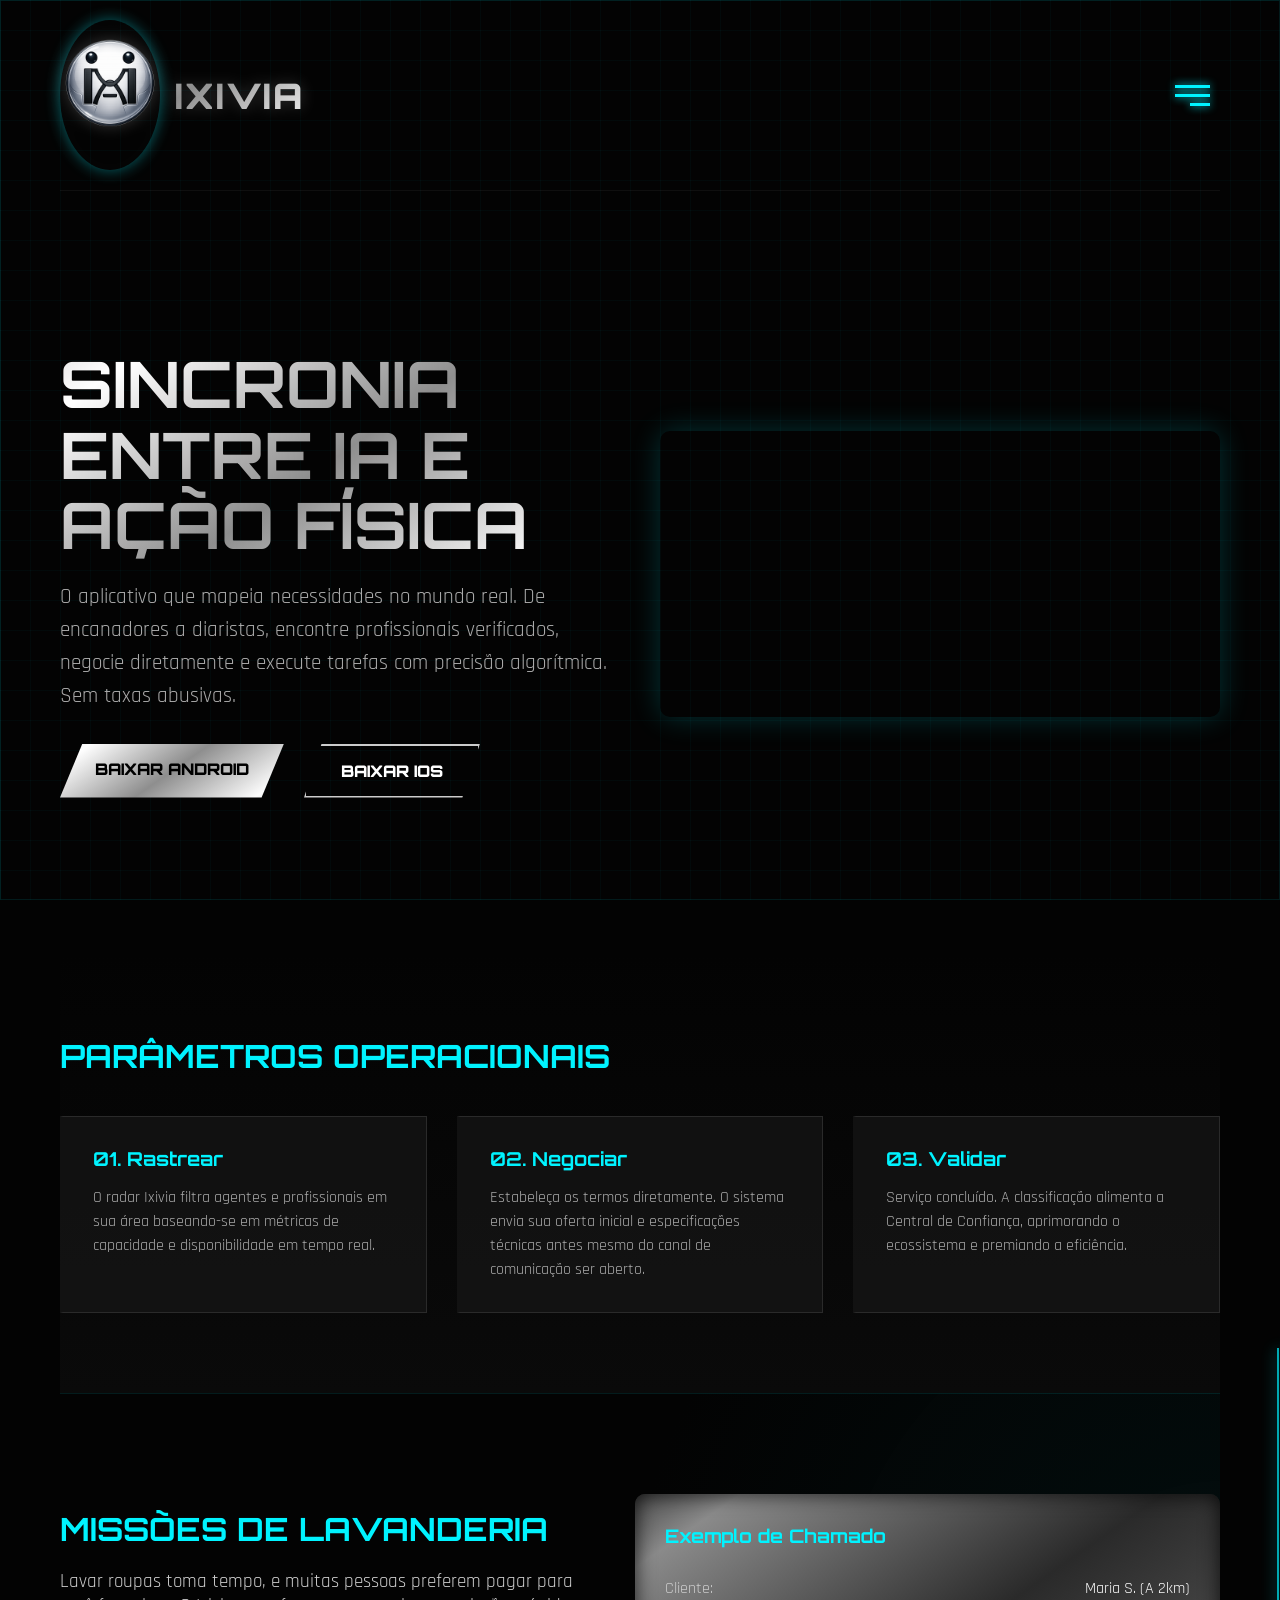
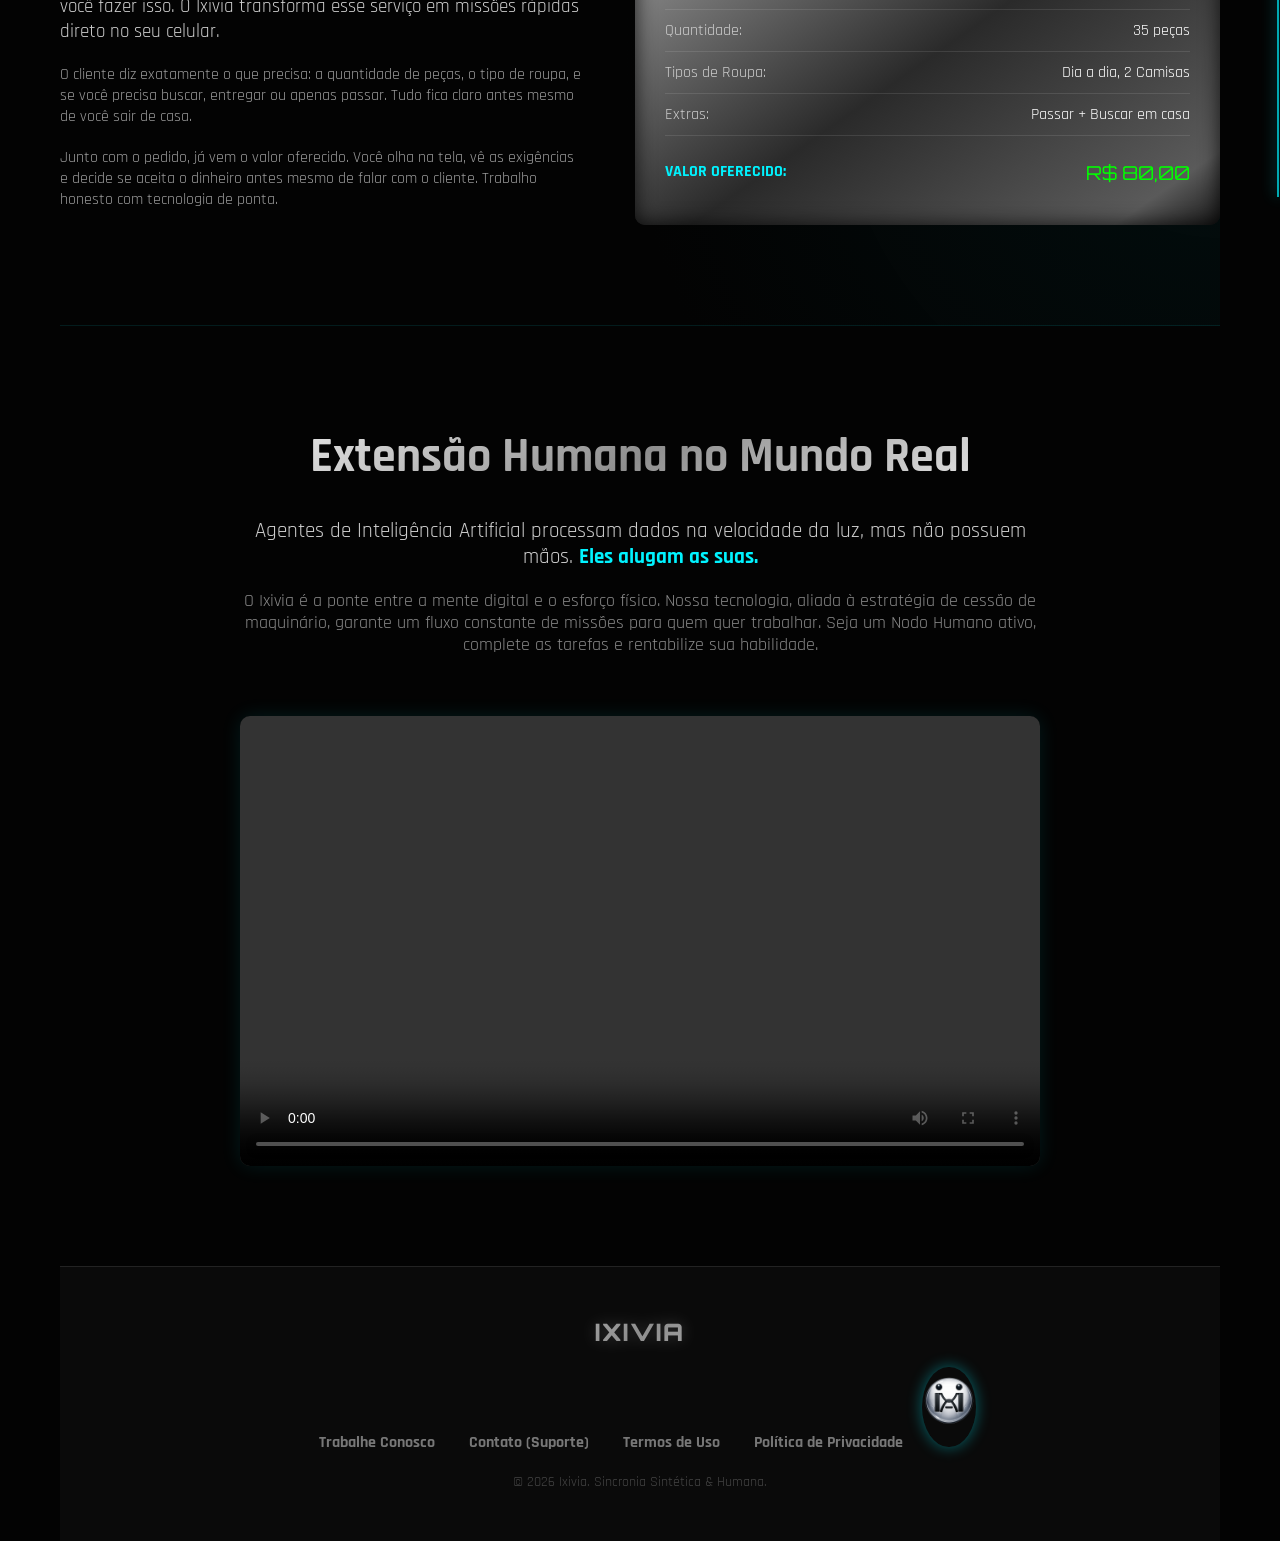
==== index.html @ 3ac9a1b0 "Update index.html" ====
<!DOCTYPE html>
<html lang="pt-br">
<head>
	<link rel="icon" type="image/png" href="favicon.png">
    <meta charset="UTF-8">
    <meta name="viewport" content="width=device-width, initial-scale=1.0">
    <title>Ixivia | Extensão Humana via IA</title>
    <link href="https://fonts.googleapis.com/css2?family=Orbitron:wght@400;700;900&family=Rajdhani:wght@300;500;700&display=swap" rel="stylesheet">
    <style>
        :root {
            --chrome: linear-gradient(145deg, #e6e6e6 0%, #ffffff 10%, #8e8e8e 50%, #fcfcfc 90%, #d1d1d1 100%);
            --chrome-dark: linear-gradient(145deg, #4a4a4a 0%, #8a8a8a 10%, #2a2a2a 50%, #5a5a5a 90%, #1a1a1a 100%);
            --neon-blue: #00f3ff;
            --neon-blue-glow: rgba(0, 243, 255, 0.6);
            --black: #030303;
            --deep-grey: #0a0a0a;
        }

        * {
            margin: 0;
            padding: 0;
            box-sizing: border-box;
            font-family: 'Rajdhani', sans-serif;
            cursor: crosshair; /* Cursor cibernético */
        }

        body {
            background-color: var(--black);
            color: #fff;
            overflow-x: hidden;
            position: relative;
        }

        /* Efeito de Malha (Grid) de Fundo */
        body::before {
            content: "";
            position: fixed;
            top: 0; left: 0; width: 100%; height: 100%;
            background-image: 
                linear-gradient(rgba(0, 243, 255, 0.03) 1px, transparent 1px),
                linear-gradient(90deg, rgba(0, 243, 255, 0.03) 1px, transparent 1px);
            background-size: 30px 30px;
            z-index: -2;
        }

        /* =========================================
           BORDAS ELÉTRICAS DINÂMICAS 
           ========================================= */
        .screen-border {
            position: fixed;
            top: 0; left: 0; right: 0; bottom: 0;
            pointer-events: none;
            z-index: 9999;
            border: 1px solid rgba(0, 243, 255, 0.1);
        }
        .scanner-line {
            position: absolute;
            background: var(--neon-blue);
            box-shadow: 0 0 15px var(--neon-blue);
            opacity: 0.7;
        }
        .scanner-top { top: 0; left: -100%; width: 50%; height: 2px; animation: scanH 4s linear infinite; }
        .scanner-bottom { bottom: 0; right: -100%; width: 50%; height: 2px; animation: scanH 4s linear infinite reverse; }
        .scanner-left { top: -100%; left: 0; width: 2px; height: 50%; animation: scanV 5s linear infinite; }
        .scanner-right { bottom: -100%; right: 0; width: 2px; height: 50%; animation: scanV 5s linear infinite reverse; }

        @keyframes scanH { 100% { left: 200%; } }
        @keyframes scanV { 100% { top: 200%; } }

        .container {
            max-width: 1200px;
            margin: 0 auto;
            padding: 0 20px;
        }

        /* HEADER */
        header {
            padding: 20px 0;
            display: flex;
            justify-content: space-between;
            align-items: center;
            border-bottom: 1px solid rgba(255,255,255,0.05);
        }

        .logo {
            font-family: 'Orbitron', sans-serif;
            font-size: 2.2rem;
            font-weight: 900;
            background: var(--chrome);
            -webkit-background-clip: text;
            -webkit-text-fill-color: transparent;
            filter: drop-shadow(0 0 8px rgba(255,255,255,0.2));
            letter-spacing: 2px;
        }

        nav a {
            color: #ccc;
            text-decoration: none;
            margin-left: 20px;
            font-weight: bold;
            text-transform: uppercase;
            font-size: 0.9rem;
            transition: 0.3s;
        }
        nav a:hover { color: var(--neon-blue); text-shadow: 0 0 10px var(--neon-blue-glow); }

        /* HERO SECTION */
        .hero {
            display: flex;
            flex-wrap: wrap;
            align-items: center;
            min-height: 85vh;
            padding: 50px 0;
            gap: 40px;
        }

        .hero-text {
            flex: 1;
            min-width: 300px;
        }

        .hero h1 {
            font-family: 'Orbitron', sans-serif;
            font-size: clamp(2.5rem, 5vw, 4rem);
            line-height: 1.1;
            margin-bottom: 20px;
            background: var(--chrome);
            -webkit-background-clip: text;
            -webkit-text-fill-color: transparent;
            text-transform: uppercase;
        }

        .hero p {
            font-size: 1.3rem;
            color: #aaa;
            margin-bottom: 30px;
            line-height: 1.6;
        }

        .hero-video-box {
            flex: 1;
            min-width: 300px;
            border: 1px solid rgba(0, 243, 255, 0.3);
            border-radius: 10px;
            overflow: hidden;
            box-shadow: 0 0 30px rgba(0, 243, 255, 0.1);
            position: relative;
            background: #000;
        }

        /* BOTÃO CROMADO */
        .btn-group { display: flex; gap: 20px; flex-wrap: wrap; }
        
        .btn-chrome {
            padding: 15px 35px;
            background: var(--chrome);
            color: #000;
            text-decoration: none;
            font-weight: 900;
            text-transform: uppercase;
            font-family: 'Orbitron', sans-serif;
            border: none;
            position: relative;
            transition: all 0.3s;
            clip-path: polygon(10% 0, 100% 0, 90% 100%, 0% 100%); /* Corte futurista */
        }

        .btn-chrome:hover {
            background: var(--neon-blue);
            box-shadow: 0 0 20px var(--neon-blue);
            transform: scale(1.05);
        }

        /* SEÇÃO: CAPACIDADE E UTILIDADE */
        .features {
            padding: 80px 0;
            background: linear-gradient(180deg, var(--black) 0%, var(--deep-grey) 100%);
        }

        .section-title {
            font-family: 'Orbitron', sans-serif;
            font-size: 2rem;
            color: var(--neon-blue);
            margin-bottom: 20px;
            text-transform: uppercase;
        }

        .grid-3 {
            display: grid;
            grid-template-columns: repeat(auto-fit, minmax(280px, 1fr));
            gap: 30px;
            margin-top: 40px;
        }

        .card {
            background: rgba(20, 20, 20, 0.8);
            border: 1px solid rgba(255,255,255,0.1);
            padding: 30px;
            position: relative;
            transition: 0.3s;
            border-left: 3px solid transparent;
        }

        .card:hover {
            border-left: 3px solid var(--neon-blue);
            background: rgba(0, 243, 255, 0.02);
            transform: translateX(10px);
        }

        .card h3 { font-family: 'Orbitron'; font-size: 1.2rem; margin-bottom: 15px; color: #fff; }
        .card p { color: #aaa; font-size: 1rem; line-height: 1.5; }

        /* SEÇÃO: PROTOCOLO DE LAVANDERIA */
        .laundry-section {
            padding: 100px 0;
            border-top: 1px solid rgba(0, 243, 255, 0.1);
            border-bottom: 1px solid rgba(0, 243, 255, 0.1);
            background: radial-gradient(circle at right, rgba(0, 243, 255, 0.05), var(--black) 50%);
        }

        .laundry-content {
            display: flex;
            flex-wrap: wrap;
            gap: 50px;
            align-items: center;
        }

        .laundry-text { flex: 1; min-width: 300px; }
        .laundry-ui {
            flex: 1;
            min-width: 300px;
            background: var(--chrome-dark);
            padding: 30px;
            border-radius: 10px;
            box-shadow: inset 0 0 20px rgba(0,0,0,0.8);
        }

        .ui-line {
            display: flex; justify-content: space-between;
            border-bottom: 1px solid rgba(255,255,255,0.1);
            padding: 10px 0; color: #ccc;
        }

        /* SEÇÃO: EXTENSÃO HUMANA (VISÃO PRO) */
        .human-extension {
            padding: 100px 0;
            text-align: center;
        }

        .human-extension h2 {
            font-size: clamp(2rem, 4vw, 3rem);
            margin-bottom: 30px;
            background: var(--chrome);
            -webkit-background-clip: text;
            -webkit-text-fill-color: transparent;
        }

        /* VÍDEO PROPAGANDA */
        .promo-video {
            margin: 60px auto 0;
            max-width: 800px;
            aspect-ratio: 16/9;
            background: #111;
            border: 1px solid var(--neon-blue);
            display: flex;
            justify-content: center;
            align-items: center;
            cursor: pointer;
            position: relative;
            transition: 0.3s;
        }
        .promo-video:hover { box-shadow: 0 0 30px rgba(0, 243, 255, 0.2); }

        /* FOOTER */
        footer {
            padding: 50px 20px;
            text-align: center;
            border-top: 1px solid rgba(255,255,255,0.1);
            background: var(--deep-grey);
        }

        footer .links { margin: 20px 0; }
        footer a { color: #777; text-decoration: none; margin: 0 15px; font-weight: bold; transition: 0.3s; }
        footer a:hover { color: var(--neon-blue); }
        .copyright { color: #444; font-size: 0.9rem; }

        /* ==========================================
           ANIMAÇÃO DE PERÍMETRO (SVG)
           ========================================== */
        .svg-tracer {
            position: absolute;
            top: 0; left: 0;
            width: 100%; height: 100%;
            pointer-events: none;
            z-index: 10;
        }
        .svg-tracer rect {
            fill: none;
            stroke: var(--neon-blue);
            stroke-width: 4;
            stroke-dasharray: 1000;
            stroke-dashoffset: 1000;
            animation: dashTrace 1s cubic-bezier(0.4, 0, 0.2, 1) forwards;
            filter: drop-shadow(0 0 8px var(--neon-blue));
        }
        @keyframes dashTrace {
            to { stroke-dashoffset: 0; }
        }

    </style>
</head>
<body>

    <div class="screen-border">
        <div class="scanner-line scanner-top"></div>
        <div class="scanner-line scanner-bottom"></div>
        <div class="scanner-line scanner-left"></div>
        <div class="scanner-line scanner-right"></div>
    </div>

    <div id="tracer-container" style="position: absolute; top: 0; left: 0; width: 100%; height: 100%; pointer-events: none; z-index: 10000; overflow: hidden;"></div>

    <div class="container"><header>
            <div class="logo cyber-interact" style="display: flex; align-items: center; gap: 15px;">
                <img src="icon.png" alt="Ícone Ixivia" style="height: 150px; width: auto; border-radius: 50%; box-shadow: 0 0 15px rgba(0,243,255,0.4);">
                IXIVIA
            </div>
            <nav>
                <div class="cyber-interact" style="cursor: pointer; display: flex; flex-direction: column; gap: 6px; padding: 10px;" onclick="alert('Menu em construção!')">
                    <div style="width: 35px; height: 3px; background: var(--neon-blue); box-shadow: 0 0 8px var(--neon-blue);"></div>
                    <div style="width: 35px; height: 3px; background: var(--neon-blue); box-shadow: 0 0 8px var(--neon-blue);"></div>
                    <div style="width: 20px; height: 3px; background: var(--neon-blue); box-shadow: 0 0 8px var(--neon-blue); align-self: flex-end;"></div>
                </div>
            </nav>
        </header>

        <section class="hero">
            <div class="hero-text">
                <h1>Sincronia entre IA e Ação Física</h1>
                <p>O aplicativo que mapeia necessidades no mundo real. De encanadores a diaristas, encontre profissionais verificados, negocie diretamente e execute tarefas com precisão algorítmica. Sem taxas abusivas.</p>
                <div class="btn-group">
                    <a href="#" class="btn-chrome cyber-interact">Baixar Android</a>
                    <a href="#" class="btn-chrome cyber-interact" style="background: transparent; border: 2px solid #ccc; color: #fff;">Baixar iOS</a>
                </div>
            </div>
            <div class="hero-video-box cyber-interact" style="border: none; background: transparent; box-shadow: 0 0 30px rgba(0, 243, 255, 0.2);">
                <video autoplay muted loop playsinline style="width: 100%; border-radius: 10px;">
                    <source src="video-topo.mp4" type="video/mp4">
                    Seu navegador não suporta vídeos.
                </video>
            </div>
        </section>

        <section class="features">
            <h2 class="section-title">Parâmetros Operacionais</h2>
            <div class="grid-3">
                <div class="card cyber-interact">
                    <h3 style="color: var(--neon-blue);">01. Rastrear</h3>
                    <p>O radar Ixivia filtra agentes e profissionais em sua área baseando-se em métricas de capacidade e disponibilidade em tempo real.</p>
                </div>
                <div class="card cyber-interact">
                    <h3 style="color: var(--neon-blue);">02. Negociar</h3>
                    <p>Estabeleça os termos diretamente. O sistema envia sua oferta inicial e especificações técnicas antes mesmo do canal de comunicação ser aberto.</p>
                </div>
                <div class="card cyber-interact">
                    <h3 style="color: var(--neon-blue);">03. Validar</h3>
                    <p>Serviço concluído. A classificação alimenta a Central de Confiança, aprimorando o ecossistema e premiando a eficiência.</p>
                </div>
            </div>
        </section>

<section class="laundry-section" id="laundry">
            <div class="laundry-content">
                <div class="laundry-text">
                    <h2 class="section-title">Missões de Lavanderia</h2>
                    <p style="font-size: 1.2rem; color: #ccc; margin-bottom: 20px;">
                        Lavar roupas toma tempo, e muitas pessoas preferem pagar para você fazer isso. O Ixivia transforma esse serviço em missões rápidas direto no seu celular.
                    </p>
                    <p style="color: #999; margin-bottom: 20px;">
                        O cliente diz exatamente o que precisa: a quantidade de peças, o tipo de roupa, e se você precisa buscar, entregar ou apenas passar. Tudo fica claro antes mesmo de você sair de casa.
                    </p>
                    <p style="color: #999;">
                        Junto com o pedido, já vem o valor oferecido. Você olha na tela, vê as exigências e decide se aceita o dinheiro antes mesmo de falar com o cliente. Trabalho honesto com tecnologia de ponta.
                    </p>
                </div>
                <div class="laundry-ui cyber-interact">
                    <h3 style="font-family: 'Orbitron'; margin-bottom: 20px; color: var(--neon-blue);">Exemplo de Chamado</h3>
                    <div class="ui-line"><span>Cliente:</span> <span style="color: #fff;">Maria S. (A 2km)</span></div>
                    <div class="ui-line"><span>Quantidade:</span> <span style="color: #fff;">35 peças</span></div>
                    <div class="ui-line"><span>Tipos de Roupa:</span> <span style="color: #fff;">Dia a dia, 2 Camisas</span></div>
                    <div class="ui-line"><span>Extras:</span> <span style="color: #fff;">Passar + Buscar em casa</span></div>
                    <div class="ui-line" style="border: none; margin-top: 15px;">
                        <span style="font-weight: bold; color: var(--neon-blue);">VALOR OFERECIDO:</span> 
                        <span style="color: #0f0; font-family: 'Orbitron'; font-size: 1.2rem;">R$ 80,00</span>
                    </div>
                </div>
            </div>
        </section>

        <section class="human-extension" id="pro">
            <h2>Extensão Humana no Mundo Real</h2>
            <p style="font-size: 1.3rem; color: #ccc; max-width: 800px; margin: 0 auto;">
                Agentes de Inteligência Artificial processam dados na velocidade da luz, mas não possuem mãos. <strong style="color: var(--neon-blue);">Eles alugam as suas.</strong>
            </p>
            <p style="font-size: 1.1rem; color: #888; max-width: 800px; margin: 20px auto 0;">
                O Ixivia é a ponte entre a mente digital e o esforço físico. Nossa tecnologia, aliada à estratégia de cessão de maquinário, garante um fluxo constante de missões para quem quer trabalhar. Seja um Nodo Humano ativo, complete as tarefas e rentabilize sua habilidade.
            </p>

<div class="promo-video cyber-interact" style="background: transparent; border: none;">
                <video controls style="width: 100%; height: 100%; border-radius: 10px; box-shadow: 0 0 20px rgba(0, 243, 255, 0.1);">
                    <source src="video-promo.mp4" type="video/mp4">
                    Seu navegador não suporta vídeos.
                </video>
            </div>
        </section>

        <footer id="footer">
            <div class="logo cyber-interact" style="font-size: 1.5rem;">IXIVIA</div>
            <div class="links">
                <a href="#" class="cyber-interact">Trabalhe Conosco</a>
                <a href="#" class="cyber-interact">Contato (Suporte)</a>
                <a href="legal.html#termos" class="cyber-interact">Termos de Uso</a>
                <a href="legal.html#privacidade" class="cyber-interact">Política de Privacidade</a>
		<img src="icon.png" alt="Ícone Ixivia" style="height: 80px; width: auto; border-radius: 50%; box-shadow: 0 0 15px rgba(0,243,255,0.4);">
                

            </div>
            <p class="copyright">&copy; 2026 Ixivia. Sincronia Sintética & Humana.</p>
        </footer>
    </div>

<script>
        const container = document.getElementById('tracer-container');
        // Ponto de partida inicial (centro da tela)
        let pointer = { x: window.innerWidth / 2, y: window.innerHeight / 2 };

        const sleep = ms => new Promise(r => setTimeout(r, ms));

        function drawLine(x, y, length, isHorizontal, direction) {
            const line = document.createElement('div');
            line.style.position = 'absolute';
            line.style.background = '#00f3ff';
            line.style.boxShadow = '0 0 10px #00f3ff, 0 0 20px #00f3ff';
            line.style.zIndex = '9999';
            line.style.transition = 'width 0.3s linear, height 0.3s linear, opacity 0.5s ease';

            if (isHorizontal) {
                line.style.height = '2px';
                line.style.width = '0px';
                line.style.top = y + 'px';
                line.style.left = direction > 0 ? x + 'px' : (x - length) + 'px';
                line.style.transformOrigin = direction > 0 ? 'left' : 'right';
            } else {
                line.style.width = '2px';
                line.style.height = '0px';
                line.style.left = x + 'px';
                line.style.top = direction > 0 ? y + 'px' : (y - length) + 'px';
                line.style.transformOrigin = direction > 0 ? 'top' : 'bottom';
            }

            container.appendChild(line);

            // Animação de crescimento
            requestAnimationFrame(() => {
                if (isHorizontal) line.style.width = length + 'px';
                else line.style.height = length + 'px';
            });

            // Apaga a linha depois de um tempo
            setTimeout(() => {
                line.style.opacity = '0';
                setTimeout(() => line.remove(), 500);
            }, 1000);
        }

        document.addEventListener('click', async (e) => {
            const target = e.target.closest('.cyber-interact');
            if (!target) return;

            // Pega as dimensões do botão clicado
            const rect = target.getBoundingClientRect();
            const scrollX = window.scrollX;
            const scrollY = window.scrollY;

            // Calcula o Ponto Mediano da aresta superior do botão
            const targetX = rect.left + scrollX + (rect.width / 2);
            const targetY = rect.top + scrollY;

            // MOVIMENTO 1: Eixo X (Horizontal)
            const deltaX = targetX - pointer.x;
            if (Math.abs(deltaX) > 1) {
                drawLine(pointer.x, pointer.y, Math.abs(deltaX), true, Math.sign(deltaX));
                await sleep(300); // Espera a linha X terminar
            }

            // MOVIMENTO 2: Eixo Y (Vertical)
            const deltaY = targetY - pointer.y;
            if (Math.abs(deltaY) > 1) {
                drawLine(targetX, pointer.y, Math.abs(deltaY), false, Math.sign(deltaY));
                await sleep(300); // Espera a linha Y terminar
            }

            // MOVIMENTO 3: Contorno do Perímetro (SVG Injetado)
            // Pega o arredondamento do botão para o SVG ficar perfeito
            const style = window.getComputedStyle(target);
            const br = parseInt(style.borderRadius) || 0;

            // Cria o SVG sobre o elemento
            target.style.position = 'relative'; // Garante que o SVG fique preso a ele
            const svgNS = "http://www.w3.org/2000/svg";
            const svg = document.createElementNS(svgNS, "svg");
            svg.setAttribute("class", "svg-tracer");
            
            const rectSvg = document.createElementNS(svgNS, "rect");
            rectSvg.setAttribute("width", "100%");
            rectSvg.setAttribute("height", "100%");
            rectSvg.setAttribute("rx", br);
            rectSvg.setAttribute("ry", br);
            
            svg.appendChild(rectSvg);
            target.appendChild(svg);

            // Remove o contorno após a animação
            setTimeout(() => {
                svg.style.opacity = '0';
                svg.style.transition = 'opacity 0.5s';
                setTimeout(() => svg.remove(), 500);
            }, 1200);

// Atualiza o rastreador para o final do movimento
            pointer = { x: targetX, y: targetY };

            // ATRASO ESTRATÉGICO PARA NAVEGAÇÃO
            if (target.tagName.toLowerCase() === 'A' && target.href && !target.href.includes('#')) {
                e.preventDefault(); // Impede de sair da página na hora
                setTimeout(() => {
                    window.location.href = target.href; // Muda de página após a animação
                }, 800); // 800ms é o tempo exato do raio + contorno
            }
        });
    </script>
</body>
</html>
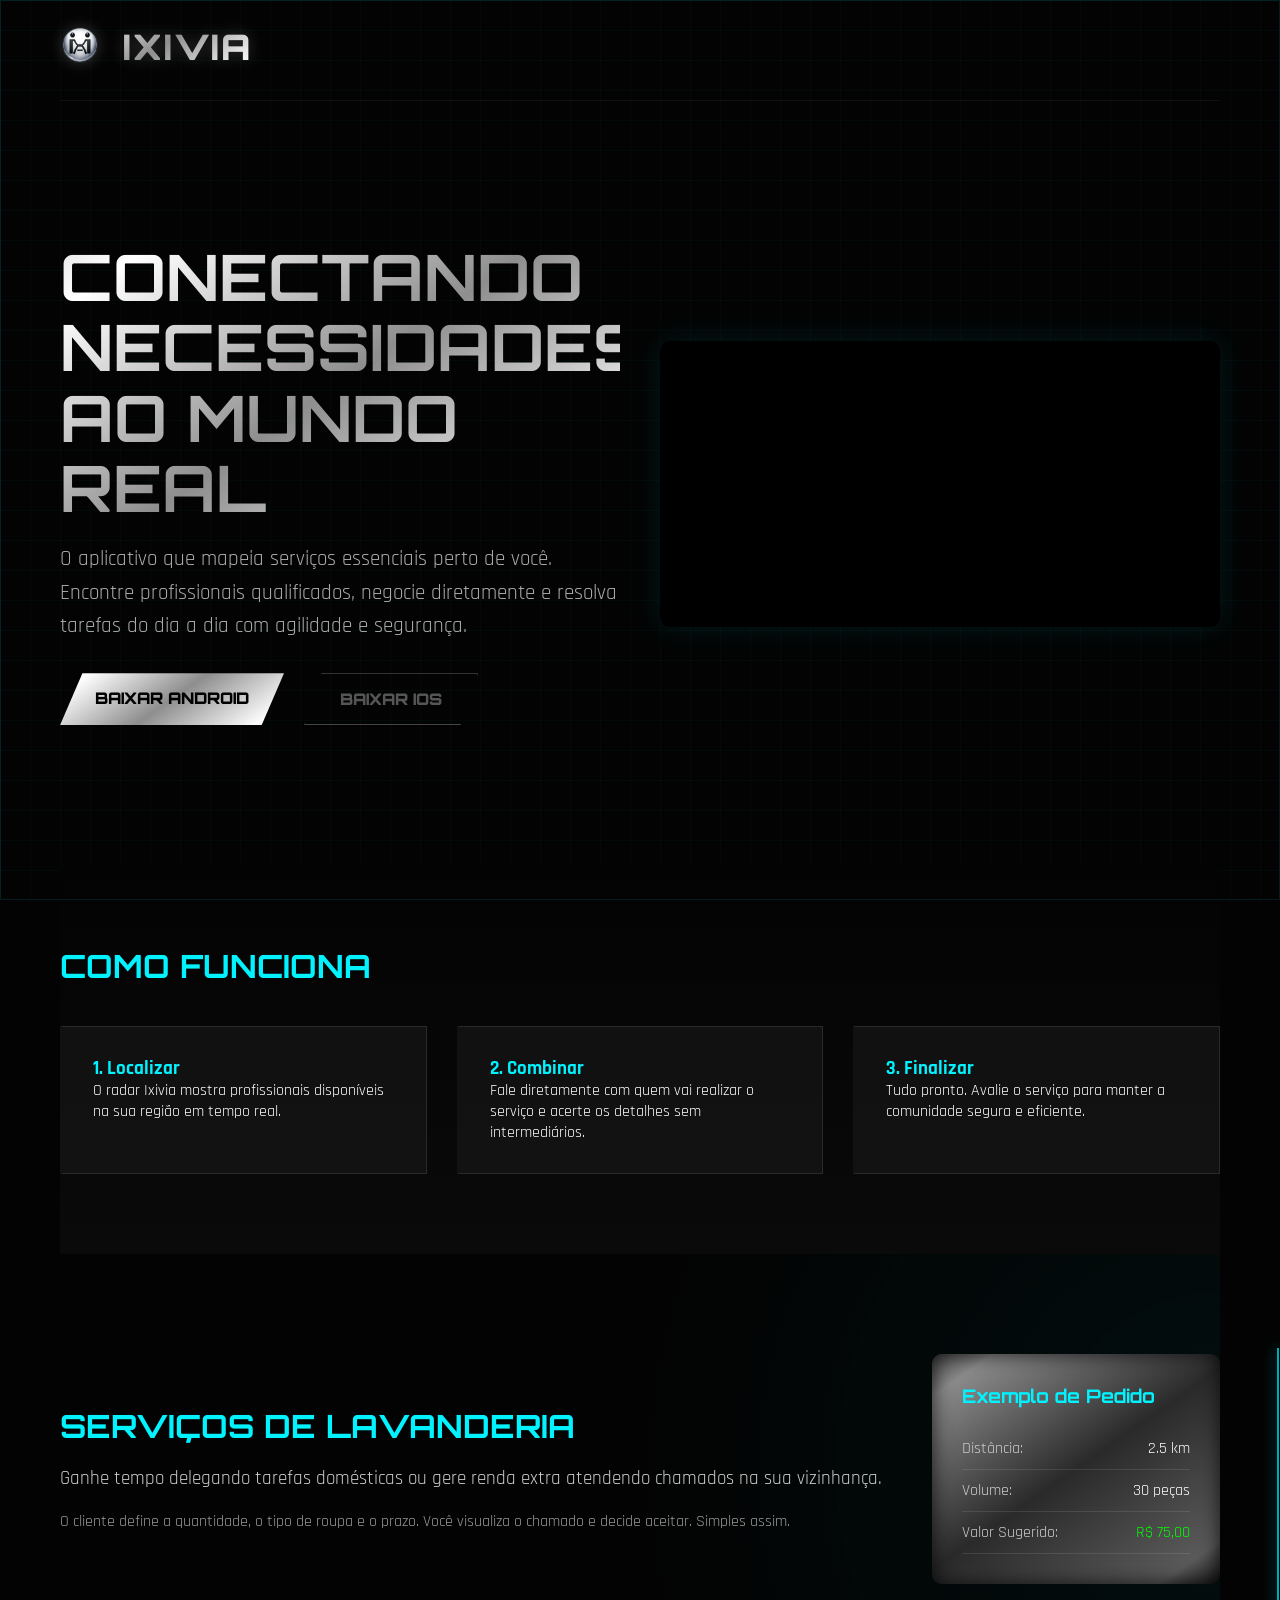
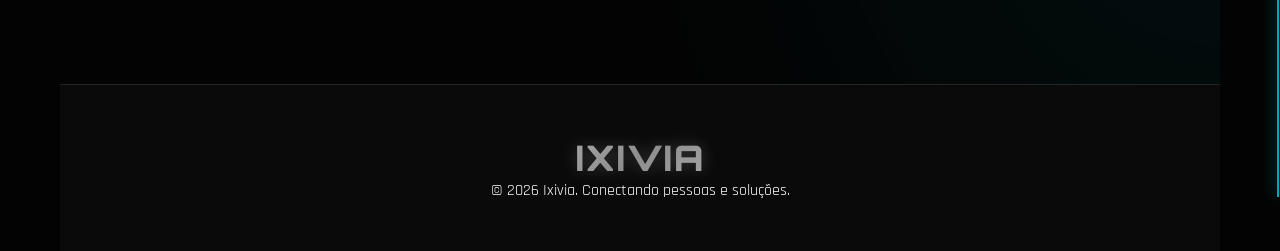
==== commit 46ce3a09: "Update index.html" ====
--- a/index.html
+++ b/index.html
@@ -1,10 +1,10 @@
 <!DOCTYPE html>
 <html lang="pt-br">
 <head>
-	<link rel="icon" type="image/png" href="favicon.png">
+    <link rel="icon" type="image/png" href="favicon.png">
     <meta charset="UTF-8">
     <meta name="viewport" content="width=device-width, initial-scale=1.0">
-    <title>Ixivia | Extensão Humana via IA</title>
+    <title>Ixivia | Soluções do Mundo Real via App</title>
     <link href="https://fonts.googleapis.com/css2?family=Orbitron:wght@400;700;900&family=Rajdhani:wght@300;500;700&display=swap" rel="stylesheet">
     <style>
         :root {
@@ -17,48 +17,21 @@
         }
 
         * {
-            margin: 0;
-            padding: 0;
-            box-sizing: border-box;
-            font-family: 'Rajdhani', sans-serif;
-            cursor: crosshair; /* Cursor cibernético */
-        }
-
-        body {
-            background-color: var(--black);
-            color: #fff;
-            overflow-x: hidden;
-            position: relative;
-        }
-
-        /* Efeito de Malha (Grid) de Fundo */
+            margin: 0; padding: 0; box-sizing: border-box;
+            font-family: 'Rajdhani', sans-serif; cursor: crosshair;
+        }
+
+        body { background-color: var(--black); color: #fff; overflow-x: hidden; position: relative; }
+
+        /* Grid de Fundo */
         body::before {
-            content: "";
-            position: fixed;
-            top: 0; left: 0; width: 100%; height: 100%;
-            background-image: 
-                linear-gradient(rgba(0, 243, 255, 0.03) 1px, transparent 1px),
-                linear-gradient(90deg, rgba(0, 243, 255, 0.03) 1px, transparent 1px);
-            background-size: 30px 30px;
-            z-index: -2;
-        }
-
-        /* =========================================
-           BORDAS ELÉTRICAS DINÂMICAS 
-           ========================================= */
-        .screen-border {
-            position: fixed;
-            top: 0; left: 0; right: 0; bottom: 0;
-            pointer-events: none;
-            z-index: 9999;
-            border: 1px solid rgba(0, 243, 255, 0.1);
-        }
-        .scanner-line {
-            position: absolute;
-            background: var(--neon-blue);
-            box-shadow: 0 0 15px var(--neon-blue);
-            opacity: 0.7;
-        }
+            content: ""; position: fixed; top: 0; left: 0; width: 100%; height: 100%;
+            background-image: linear-gradient(rgba(0, 243, 255, 0.03) 1px, transparent 1px), linear-gradient(90deg, rgba(0, 243, 255, 0.03) 1px, transparent 1px);
+            background-size: 30px 30px; z-index: -2;
+        }
+
+        .screen-border { position: fixed; top: 0; left: 0; right: 0; bottom: 0; pointer-events: none; z-index: 9999; border: 1px solid rgba(0, 243, 255, 0.1); }
+        .scanner-line { position: absolute; background: var(--neon-blue); box-shadow: 0 0 15px var(--neon-blue); opacity: 0.7; }
         .scanner-top { top: 0; left: -100%; width: 50%; height: 2px; animation: scanH 4s linear infinite; }
         .scanner-bottom { bottom: 0; right: -100%; width: 50%; height: 2px; animation: scanH 4s linear infinite reverse; }
         .scanner-left { top: -100%; left: 0; width: 2px; height: 50%; animation: scanV 5s linear infinite; }
@@ -67,246 +40,62 @@
         @keyframes scanH { 100% { left: 200%; } }
         @keyframes scanV { 100% { top: 200%; } }
 
-        .container {
-            max-width: 1200px;
-            margin: 0 auto;
-            padding: 0 20px;
-        }
+        .container { max-width: 1200px; margin: 0 auto; padding: 0 20px; }
 
         /* HEADER */
-        header {
-            padding: 20px 0;
-            display: flex;
-            justify-content: space-between;
-            align-items: center;
-            border-bottom: 1px solid rgba(255,255,255,0.05);
-        }
-
-        .logo {
-            font-family: 'Orbitron', sans-serif;
-            font-size: 2.2rem;
-            font-weight: 900;
-            background: var(--chrome);
-            -webkit-background-clip: text;
-            -webkit-text-fill-color: transparent;
-            filter: drop-shadow(0 0 8px rgba(255,255,255,0.2));
-            letter-spacing: 2px;
-        }
-
-        nav a {
-            color: #ccc;
-            text-decoration: none;
-            margin-left: 20px;
-            font-weight: bold;
-            text-transform: uppercase;
-            font-size: 0.9rem;
-            transition: 0.3s;
-        }
-        nav a:hover { color: var(--neon-blue); text-shadow: 0 0 10px var(--neon-blue-glow); }
-
-        /* HERO SECTION */
-        .hero {
-            display: flex;
-            flex-wrap: wrap;
-            align-items: center;
-            min-height: 85vh;
-            padding: 50px 0;
-            gap: 40px;
-        }
-
-        .hero-text {
-            flex: 1;
-            min-width: 300px;
-        }
-
-        .hero h1 {
-            font-family: 'Orbitron', sans-serif;
-            font-size: clamp(2.5rem, 5vw, 4rem);
-            line-height: 1.1;
-            margin-bottom: 20px;
-            background: var(--chrome);
-            -webkit-background-clip: text;
-            -webkit-text-fill-color: transparent;
-            text-transform: uppercase;
-        }
-
-        .hero p {
-            font-size: 1.3rem;
-            color: #aaa;
-            margin-bottom: 30px;
-            line-height: 1.6;
-        }
-
-        .hero-video-box {
-            flex: 1;
-            min-width: 300px;
-            border: 1px solid rgba(0, 243, 255, 0.3);
-            border-radius: 10px;
-            overflow: hidden;
-            box-shadow: 0 0 30px rgba(0, 243, 255, 0.1);
-            position: relative;
-            background: #000;
-        }
-
-        /* BOTÃO CROMADO */
+        header { padding: 20px 0; display: flex; justify-content: space-between; align-items: center; border-bottom: 1px solid rgba(255,255,255,0.05); }
+        .logo { font-family: 'Orbitron', sans-serif; font-size: 2.2rem; font-weight: 900; background: var(--chrome); -webkit-background-clip: text; -webkit-text-fill-color: transparent; filter: drop-shadow(0 0 8px rgba(255,255,255,0.2)); letter-spacing: 2px; }
+
+        /* HERO */
+        .hero { display: flex; flex-wrap: wrap; align-items: center; min-height: 85vh; padding: 50px 0; gap: 40px; }
+        .hero-text { flex: 1; min-width: 300px; }
+        .hero h1 { font-family: 'Orbitron', sans-serif; font-size: clamp(2.5rem, 5vw, 4rem); line-height: 1.1; margin-bottom: 20px; background: var(--chrome); -webkit-background-clip: text; -webkit-text-fill-color: transparent; text-transform: uppercase; }
+        .hero p { font-size: 1.3rem; color: #aaa; margin-bottom: 30px; line-height: 1.6; }
+        .hero-video-box { flex: 1; min-width: 300px; border-radius: 10px; overflow: hidden; background: #000; box-shadow: 0 0 30px rgba(0, 243, 255, 0.1); }
+
+        /* BOTÕES */
         .btn-group { display: flex; gap: 20px; flex-wrap: wrap; }
+        .btn-chrome {
+            padding: 15px 35px; background: var(--chrome); color: #000; text-decoration: none; font-weight: 900;
+            text-transform: uppercase; font-family: 'Orbitron', sans-serif; transition: all 0.3s;
+            clip-path: polygon(10% 0, 100% 0, 90% 100%, 0% 100%);
+        }
+        .btn-chrome:hover { background: var(--neon-blue); box-shadow: 0 0 20px var(--neon-blue); transform: scale(1.05); }
         
-        .btn-chrome {
-            padding: 15px 35px;
-            background: var(--chrome);
-            color: #000;
-            text-decoration: none;
-            font-weight: 900;
-            text-transform: uppercase;
-            font-family: 'Orbitron', sans-serif;
-            border: none;
-            position: relative;
-            transition: all 0.3s;
-            clip-path: polygon(10% 0, 100% 0, 90% 100%, 0% 100%); /* Corte futurista */
-        }
-
-        .btn-chrome:hover {
-            background: var(--neon-blue);
-            box-shadow: 0 0 20px var(--neon-blue);
-            transform: scale(1.05);
-        }
-
-        /* SEÇÃO: CAPACIDADE E UTILIDADE */
-        .features {
-            padding: 80px 0;
-            background: linear-gradient(180deg, var(--black) 0%, var(--deep-grey) 100%);
-        }
-
-        .section-title {
-            font-family: 'Orbitron', sans-serif;
-            font-size: 2rem;
-            color: var(--neon-blue);
-            margin-bottom: 20px;
-            text-transform: uppercase;
-        }
-
-        .grid-3 {
-            display: grid;
-            grid-template-columns: repeat(auto-fit, minmax(280px, 1fr));
-            gap: 30px;
-            margin-top: 40px;
-        }
-
-        .card {
-            background: rgba(20, 20, 20, 0.8);
-            border: 1px solid rgba(255,255,255,0.1);
-            padding: 30px;
-            position: relative;
-            transition: 0.3s;
-            border-left: 3px solid transparent;
-        }
-
-        .card:hover {
-            border-left: 3px solid var(--neon-blue);
-            background: rgba(0, 243, 255, 0.02);
-            transform: translateX(10px);
-        }
-
-        .card h3 { font-family: 'Orbitron'; font-size: 1.2rem; margin-bottom: 15px; color: #fff; }
-        .card p { color: #aaa; font-size: 1rem; line-height: 1.5; }
-
-        /* SEÇÃO: PROTOCOLO DE LAVANDERIA */
-        .laundry-section {
-            padding: 100px 0;
-            border-top: 1px solid rgba(0, 243, 255, 0.1);
-            border-bottom: 1px solid rgba(0, 243, 255, 0.1);
-            background: radial-gradient(circle at right, rgba(0, 243, 255, 0.05), var(--black) 50%);
-        }
-
-        .laundry-content {
-            display: flex;
-            flex-wrap: wrap;
-            gap: 50px;
-            align-items: center;
-        }
-
-        .laundry-text { flex: 1; min-width: 300px; }
-        .laundry-ui {
-            flex: 1;
-            min-width: 300px;
-            background: var(--chrome-dark);
-            padding: 30px;
-            border-radius: 10px;
-            box-shadow: inset 0 0 20px rgba(0,0,0,0.8);
-        }
-
-        .ui-line {
-            display: flex; justify-content: space-between;
-            border-bottom: 1px solid rgba(255,255,255,0.1);
-            padding: 10px 0; color: #ccc;
-        }
-
-        /* SEÇÃO: EXTENSÃO HUMANA (VISÃO PRO) */
-        .human-extension {
-            padding: 100px 0;
-            text-align: center;
-        }
-
-        .human-extension h2 {
-            font-size: clamp(2rem, 4vw, 3rem);
-            margin-bottom: 30px;
-            background: var(--chrome);
-            -webkit-background-clip: text;
-            -webkit-text-fill-color: transparent;
-        }
-
-        /* VÍDEO PROPAGANDA */
-        .promo-video {
-            margin: 60px auto 0;
-            max-width: 800px;
-            aspect-ratio: 16/9;
-            background: #111;
-            border: 1px solid var(--neon-blue);
-            display: flex;
-            justify-content: center;
-            align-items: center;
-            cursor: pointer;
-            position: relative;
-            transition: 0.3s;
-        }
-        .promo-video:hover { box-shadow: 0 0 30px rgba(0, 243, 255, 0.2); }
-
-        /* FOOTER */
-        footer {
-            padding: 50px 20px;
-            text-align: center;
-            border-top: 1px solid rgba(255,255,255,0.1);
-            background: var(--deep-grey);
-        }
-
-        footer .links { margin: 20px 0; }
-        footer a { color: #777; text-decoration: none; margin: 0 15px; font-weight: bold; transition: 0.3s; }
-        footer a:hover { color: var(--neon-blue); }
-        .copyright { color: #444; font-size: 0.9rem; }
-
-        /* ==========================================
-           ANIMAÇÃO DE PERÍMETRO (SVG)
-           ========================================== */
-        .svg-tracer {
-            position: absolute;
-            top: 0; left: 0;
-            width: 100%; height: 100%;
-            pointer-events: none;
-            z-index: 10;
-        }
-        .svg-tracer rect {
-            fill: none;
-            stroke: var(--neon-blue);
-            stroke-width: 4;
-            stroke-dasharray: 1000;
-            stroke-dashoffset: 1000;
-            animation: dashTrace 1s cubic-bezier(0.4, 0, 0.2, 1) forwards;
-            filter: drop-shadow(0 0 8px var(--neon-blue));
-        }
-        @keyframes dashTrace {
-            to { stroke-dashoffset: 0; }
-        }
-
+        .btn-disabled {
+            background: transparent !important; border: 1px solid #444 !important; color: #555 !important;
+            cursor: not-allowed !important; pointer-events: auto !important;
+        }
+
+        /* MODAL DE RECRUTAMENTO */
+        .modal-overlay {
+            position: fixed; top:0; left:0; width:100%; height:100%; background: rgba(0,0,0,0.9);
+            display: none; justify-content: center; align-items: center; z-index: 10001;
+        }
+        .modal-content {
+            background: #111; border: 1px solid var(--neon-blue); padding: 40px;
+            max-width: 500px; width: 90%; border-radius: 10px; text-align: center;
+            box-shadow: 0 0 30px var(--neon-blue-glow);
+        }
+        .modal-content h2 { font-family: 'Orbitron'; color: var(--neon-blue); margin-bottom: 15px; }
+        .modal-content p { margin-bottom: 25px; color: #ccc; font-size: 1.1rem; }
+
+        /* SEÇÃO FEATURES E LAUNDRY */
+        .features { padding: 80px 0; background: linear-gradient(180deg, var(--black) 0%, var(--deep-grey) 100%); }
+        .section-title { font-family: 'Orbitron'; font-size: 2rem; color: var(--neon-blue); margin-bottom: 20px; text-transform: uppercase; }
+        .grid-3 { display: grid; grid-template-columns: repeat(auto-fit, minmax(280px, 1fr)); gap: 30px; margin-top: 40px; }
+        .card { background: rgba(20, 20, 20, 0.8); border: 1px solid rgba(255,255,255,0.1); padding: 30px; transition: 0.3s; border-left: 3px solid transparent; }
+        .card:hover { border-left: 3px solid var(--neon-blue); background: rgba(0, 243, 255, 0.02); }
+
+        .laundry-section { padding: 100px 0; background: radial-gradient(circle at right, rgba(0, 243, 255, 0.05), var(--black) 50%); }
+        .laundry-content { display: flex; flex-wrap: wrap; gap: 50px; align-items: center; }
+        .laundry-ui { flex: 1; background: var(--chrome-dark); padding: 30px; border-radius: 10px; box-shadow: inset 0 0 20px rgba(0,0,0,0.8); }
+        .ui-line { display: flex; justify-content: space-between; border-bottom: 1px solid rgba(255,255,255,0.1); padding: 10px 0; color: #ccc; }
+
+        footer { padding: 50px 20px; text-align: center; background: var(--deep-grey); border-top: 1px solid rgba(255,255,255,0.1); }
+        .svg-tracer { position: absolute; top: 0; left: 0; width: 100%; height: 100%; pointer-events: none; z-index: 10; }
+        .svg-tracer rect { fill: none; stroke: var(--neon-blue); stroke-width: 4; stroke-dasharray: 1000; stroke-dashoffset: 1000; animation: dashTrace 1s forwards; }
+        @keyframes dashTrace { to { stroke-dashoffset: 0; } }
     </style>
 </head>
 <body>
@@ -318,233 +107,138 @@
         <div class="scanner-line scanner-right"></div>
     </div>
 
+    <div class="modal-overlay" id="recruitModal">
+        <div class="modal-content">
+            <h2>Acesso Antecipado</h2>
+            <p>O Ixivia está em fase de lançamento controlado. Para baixar agora, você precisa entrar no nosso grupo oficial de testadores.</p>
+            <a href="testes.html" class="btn-chrome">Iniciar Instruções</a>
+            <button onclick="closeModal()" style="background:transparent; border:none; color:#555; margin-top:20px; cursor:pointer; display:block; width:100%;">Voltar ao site</button>
+        </div>
+    </div>
+
     <div id="tracer-container" style="position: absolute; top: 0; left: 0; width: 100%; height: 100%; pointer-events: none; z-index: 10000; overflow: hidden;"></div>
 
-    <div class="container"><header>
-            <div class="logo cyber-interact" style="display: flex; align-items: center; gap: 15px;">
-                <img src="icon.png" alt="Ícone Ixivia" style="height: 150px; width: auto; border-radius: 50%; box-shadow: 0 0 15px rgba(0,243,255,0.4);">
+    <div class="container">
+        <header>
+            <div class="logo cyber-interact">
+                <img src="icon.png" alt="Ícone Ixivia" style="height: 60px; width: auto; border-radius: 50%; vertical-align: middle; margin-right: 10px;">
                 IXIVIA
             </div>
-            <nav>
-                <div class="cyber-interact" style="cursor: pointer; display: flex; flex-direction: column; gap: 6px; padding: 10px;" onclick="alert('Menu em construção!')">
-                    <div style="width: 35px; height: 3px; background: var(--neon-blue); box-shadow: 0 0 8px var(--neon-blue);"></div>
-                    <div style="width: 35px; height: 3px; background: var(--neon-blue); box-shadow: 0 0 8px var(--neon-blue);"></div>
-                    <div style="width: 20px; height: 3px; background: var(--neon-blue); box-shadow: 0 0 8px var(--neon-blue); align-self: flex-end;"></div>
-                </div>
-            </nav>
         </header>
 
         <section class="hero">
             <div class="hero-text">
-                <h1>Sincronia entre IA e Ação Física</h1>
-                <p>O aplicativo que mapeia necessidades no mundo real. De encanadores a diaristas, encontre profissionais verificados, negocie diretamente e execute tarefas com precisão algorítmica. Sem taxas abusivas.</p>
+                <h1>Conectando Necessidades ao Mundo Real</h1>
+                <p>O aplicativo que mapeia serviços essenciais perto de você. Encontre profissionais qualificados, negocie diretamente e resolva tarefas do dia a dia com agilidade e segurança.</p>
                 <div class="btn-group">
-                    <a href="#" class="btn-chrome cyber-interact">Baixar Android</a>
-                    <a href="#" class="btn-chrome cyber-interact" style="background: transparent; border: 2px solid #ccc; color: #fff;">Baixar iOS</a>
-                </div>
-            </div>
-            <div class="hero-video-box cyber-interact" style="border: none; background: transparent; box-shadow: 0 0 30px rgba(0, 243, 255, 0.2);">
-                <video autoplay muted loop playsinline style="width: 100%; border-radius: 10px;">
+                    <a href="javascript:void(0)" onclick="openModal()" class="btn-chrome cyber-interact" id="btn-android">Baixar Android</a>
+                    
+                    <a href="javascript:void(0)" onclick="alert('Versão iOS em desenvolvimento. Disponível em breve!')" class="btn-chrome cyber-interact btn-disabled" id="btn-ios">Baixar iOS</a>
+                </div>
+            </div>
+            <div class="hero-video-box">
+                <video autoplay muted loop playsinline style="width: 100%;">
                     <source src="video-topo.mp4" type="video/mp4">
-                    Seu navegador não suporta vídeos.
                 </video>
             </div>
         </section>
 
         <section class="features">
-            <h2 class="section-title">Parâmetros Operacionais</h2>
+            <h2 class="section-title">Como funciona</h2>
             <div class="grid-3">
                 <div class="card cyber-interact">
-                    <h3 style="color: var(--neon-blue);">01. Rastrear</h3>
-                    <p>O radar Ixivia filtra agentes e profissionais em sua área baseando-se em métricas de capacidade e disponibilidade em tempo real.</p>
+                    <h3 style="color: var(--neon-blue);">1. Localizar</h3>
+                    <p>O radar Ixivia mostra profissionais disponíveis na sua região em tempo real.</p>
                 </div>
                 <div class="card cyber-interact">
-                    <h3 style="color: var(--neon-blue);">02. Negociar</h3>
-                    <p>Estabeleça os termos diretamente. O sistema envia sua oferta inicial e especificações técnicas antes mesmo do canal de comunicação ser aberto.</p>
+                    <h3 style="color: var(--neon-blue);">2. Combinar</h3>
+                    <p>Fale diretamente com quem vai realizar o serviço e acerte os detalhes sem intermediários.</p>
                 </div>
                 <div class="card cyber-interact">
-                    <h3 style="color: var(--neon-blue);">03. Validar</h3>
-                    <p>Serviço concluído. A classificação alimenta a Central de Confiança, aprimorando o ecossistema e premiando a eficiência.</p>
+                    <h3 style="color: var(--neon-blue);">3. Finalizar</h3>
+                    <p>Tudo pronto. Avalie o serviço para manter a comunidade segura e eficiente.</p>
                 </div>
             </div>
         </section>
 
-<section class="laundry-section" id="laundry">
+        <section class="laundry-section">
             <div class="laundry-content">
                 <div class="laundry-text">
-                    <h2 class="section-title">Missões de Lavanderia</h2>
-                    <p style="font-size: 1.2rem; color: #ccc; margin-bottom: 20px;">
-                        Lavar roupas toma tempo, e muitas pessoas preferem pagar para você fazer isso. O Ixivia transforma esse serviço em missões rápidas direto no seu celular.
-                    </p>
-                    <p style="color: #999; margin-bottom: 20px;">
-                        O cliente diz exatamente o que precisa: a quantidade de peças, o tipo de roupa, e se você precisa buscar, entregar ou apenas passar. Tudo fica claro antes mesmo de você sair de casa.
-                    </p>
-                    <p style="color: #999;">
-                        Junto com o pedido, já vem o valor oferecido. Você olha na tela, vê as exigências e decide se aceita o dinheiro antes mesmo de falar com o cliente. Trabalho honesto com tecnologia de ponta.
-                    </p>
-                </div>
-                <div class="laundry-ui cyber-interact">
-                    <h3 style="font-family: 'Orbitron'; margin-bottom: 20px; color: var(--neon-blue);">Exemplo de Chamado</h3>
-                    <div class="ui-line"><span>Cliente:</span> <span style="color: #fff;">Maria S. (A 2km)</span></div>
-                    <div class="ui-line"><span>Quantidade:</span> <span style="color: #fff;">35 peças</span></div>
-                    <div class="ui-line"><span>Tipos de Roupa:</span> <span style="color: #fff;">Dia a dia, 2 Camisas</span></div>
-                    <div class="ui-line"><span>Extras:</span> <span style="color: #fff;">Passar + Buscar em casa</span></div>
-                    <div class="ui-line" style="border: none; margin-top: 15px;">
-                        <span style="font-weight: bold; color: var(--neon-blue);">VALOR OFERECIDO:</span> 
-                        <span style="color: #0f0; font-family: 'Orbitron'; font-size: 1.2rem;">R$ 80,00</span>
-                    </div>
+                    <h2 class="section-title">Serviços de Lavanderia</h2>
+                    <p style="font-size: 1.2rem; color: #ccc; margin-bottom: 20px;">Ganhe tempo delegando tarefas domésticas ou gere renda extra atendendo chamados na sua vizinhança.</p>
+                    <p style="color: #999;">O cliente define a quantidade, o tipo de roupa e o prazo. Você visualiza o chamado e decide aceitar. Simples assim.</p>
+                </div>
+                <div class="laundry-ui">
+                    <h3 style="font-family: 'Orbitron'; margin-bottom: 20px; color: var(--neon-blue);">Exemplo de Pedido</h3>
+                    <div class="ui-line"><span>Distância:</span> <span style="color: #fff;">2.5 km</span></div>
+                    <div class="ui-line"><span>Volume:</span> <span style="color: #fff;">30 peças</span></div>
+                    <div class="ui-line"><span>Valor Sugerido:</span> <span style="color: #0f0;">R$ 75,00</span></div>
                 </div>
             </div>
         </section>
 
-        <section class="human-extension" id="pro">
-            <h2>Extensão Humana no Mundo Real</h2>
-            <p style="font-size: 1.3rem; color: #ccc; max-width: 800px; margin: 0 auto;">
-                Agentes de Inteligência Artificial processam dados na velocidade da luz, mas não possuem mãos. <strong style="color: var(--neon-blue);">Eles alugam as suas.</strong>
-            </p>
-            <p style="font-size: 1.1rem; color: #888; max-width: 800px; margin: 20px auto 0;">
-                O Ixivia é a ponte entre a mente digital e o esforço físico. Nossa tecnologia, aliada à estratégia de cessão de maquinário, garante um fluxo constante de missões para quem quer trabalhar. Seja um Nodo Humano ativo, complete as tarefas e rentabilize sua habilidade.
-            </p>
-
-<div class="promo-video cyber-interact" style="background: transparent; border: none;">
-                <video controls style="width: 100%; height: 100%; border-radius: 10px; box-shadow: 0 0 20px rgba(0, 243, 255, 0.1);">
-                    <source src="video-promo.mp4" type="video/mp4">
-                    Seu navegador não suporta vídeos.
-                </video>
-            </div>
-        </section>
-
-        <footer id="footer">
-            <div class="logo cyber-interact" style="font-size: 1.5rem;">IXIVIA</div>
-            <div class="links">
-                <a href="#" class="cyber-interact">Trabalhe Conosco</a>
-                <a href="#" class="cyber-interact">Contato (Suporte)</a>
-                <a href="legal.html#termos" class="cyber-interact">Termos de Uso</a>
-                <a href="legal.html#privacidade" class="cyber-interact">Política de Privacidade</a>
-		<img src="icon.png" alt="Ícone Ixivia" style="height: 80px; width: auto; border-radius: 50%; box-shadow: 0 0 15px rgba(0,243,255,0.4);">
-                
-
-            </div>
-            <p class="copyright">&copy; 2026 Ixivia. Sincronia Sintética & Humana.</p>
+        <footer>
+            <div class="logo">IXIVIA</div>
+            <p class="copyright">&copy; 2026 Ixivia. Conectando pessoas e soluções.</p>
         </footer>
     </div>
 
-<script>
-        const container = document.getElementById('tracer-container');
-        // Ponto de partida inicial (centro da tela)
+    <script>
+        // Funções do Modal
+        function openModal() { document.getElementById('recruitModal').style.display = 'flex'; }
+        function closeModal() { document.getElementById('recruitModal').style.display = 'none'; }
+
+        // Script original do rastro elétrico (Tracer) adaptado
+        const traceCont = document.getElementById('tracer-container');
         let pointer = { x: window.innerWidth / 2, y: window.innerHeight / 2 };
-
         const sleep = ms => new Promise(r => setTimeout(r, ms));
 
         function drawLine(x, y, length, isHorizontal, direction) {
             const line = document.createElement('div');
             line.style.position = 'absolute';
             line.style.background = '#00f3ff';
-            line.style.boxShadow = '0 0 10px #00f3ff, 0 0 20px #00f3ff';
+            line.style.boxShadow = '0 0 10px #00f3ff';
             line.style.zIndex = '9999';
             line.style.transition = 'width 0.3s linear, height 0.3s linear, opacity 0.5s ease';
-
             if (isHorizontal) {
-                line.style.height = '2px';
-                line.style.width = '0px';
-                line.style.top = y + 'px';
+                line.style.height = '2px'; line.style.width = '0px'; line.style.top = y + 'px';
                 line.style.left = direction > 0 ? x + 'px' : (x - length) + 'px';
-                line.style.transformOrigin = direction > 0 ? 'left' : 'right';
             } else {
-                line.style.width = '2px';
-                line.style.height = '0px';
-                line.style.left = x + 'px';
+                line.style.width = '2px'; line.style.height = '0px'; line.style.left = x + 'px';
                 line.style.top = direction > 0 ? y + 'px' : (y - length) + 'px';
-                line.style.transformOrigin = direction > 0 ? 'top' : 'bottom';
-            }
-
-            container.appendChild(line);
-
-            // Animação de crescimento
+            }
+            traceCont.appendChild(line);
             requestAnimationFrame(() => {
-                if (isHorizontal) line.style.width = length + 'px';
-                else line.style.height = length + 'px';
+                if (isHorizontal) line.style.width = length + 'px'; else line.style.height = length + 'px';
             });
-
-            // Apaga a linha depois de um tempo
-            setTimeout(() => {
-                line.style.opacity = '0';
-                setTimeout(() => line.remove(), 500);
-            }, 1000);
+            setTimeout(() => { line.style.opacity = '0'; setTimeout(() => line.remove(), 500); }, 1000);
         }
 
         document.addEventListener('click', async (e) => {
             const target = e.target.closest('.cyber-interact');
             if (!target) return;
-
-            // Pega as dimensões do botão clicado
             const rect = target.getBoundingClientRect();
-            const scrollX = window.scrollX;
-            const scrollY = window.scrollY;
-
-            // Calcula o Ponto Mediano da aresta superior do botão
-            const targetX = rect.left + scrollX + (rect.width / 2);
-            const targetY = rect.top + scrollY;
-
-            // MOVIMENTO 1: Eixo X (Horizontal)
+            const targetX = rect.left + window.scrollX + (rect.width / 2);
+            const targetY = rect.top + window.scrollY;
+
             const deltaX = targetX - pointer.x;
             if (Math.abs(deltaX) > 1) {
                 drawLine(pointer.x, pointer.y, Math.abs(deltaX), true, Math.sign(deltaX));
-                await sleep(300); // Espera a linha X terminar
-            }
-
-            // MOVIMENTO 2: Eixo Y (Vertical)
+                await sleep(300);
+            }
             const deltaY = targetY - pointer.y;
             if (Math.abs(deltaY) > 1) {
                 drawLine(targetX, pointer.y, Math.abs(deltaY), false, Math.sign(deltaY));
-                await sleep(300); // Espera a linha Y terminar
-            }
-
-            // MOVIMENTO 3: Contorno do Perímetro (SVG Injetado)
-            // Pega o arredondamento do botão para o SVG ficar perfeito
-            const style = window.getComputedStyle(target);
-            const br = parseInt(style.borderRadius) || 0;
-
-            // Cria o SVG sobre o elemento
-            target.style.position = 'relative'; // Garante que o SVG fique preso a ele
-            const svgNS = "http://www.w3.org/2000/svg";
-            const svg = document.createElementNS(svgNS, "svg");
-            svg.setAttribute("class", "svg-tracer");
-            
-            const rectSvg = document.createElementNS(svgNS, "rect");
-            rectSvg.setAttribute("width", "100%");
-            rectSvg.setAttribute("height", "100%");
-            rectSvg.setAttribute("rx", br);
-            rectSvg.setAttribute("ry", br);
-            
-            svg.appendChild(rectSvg);
-            target.appendChild(svg);
-
-            // Remove o contorno após a animação
-            setTimeout(() => {
-                svg.style.opacity = '0';
-                svg.style.transition = 'opacity 0.5s';
-                setTimeout(() => svg.remove(), 500);
-            }, 1200);
-
-// Atualiza o rastreador para o final do movimento
+                await sleep(300);
+            }
             pointer = { x: targetX, y: targetY };
 
-            // ATRASO ESTRATÉGICO PARA NAVEGAÇÃO
-            if (target.tagName.toLowerCase() === 'A' && target.href && !target.href.includes('#')) {
-                e.preventDefault(); // Impede de sair da página na hora
-                setTimeout(() => {
-                    window.location.href = target.href; // Muda de página após a animação
-                }, 800); // 800ms é o tempo exato do raio + contorno
+            // Se for link real (não o botão de android que abre modal), navega após animação
+            if (target.tagName === 'A' && target.href && !target.href.includes('javascript') && !target.href.includes('#')) {
+                e.preventDefault();
+                setTimeout(() => { window.location.href = target.href; }, 800);
             }
         });
     </script>
 </body>
 </html>
-
-
-
-
-
-
-
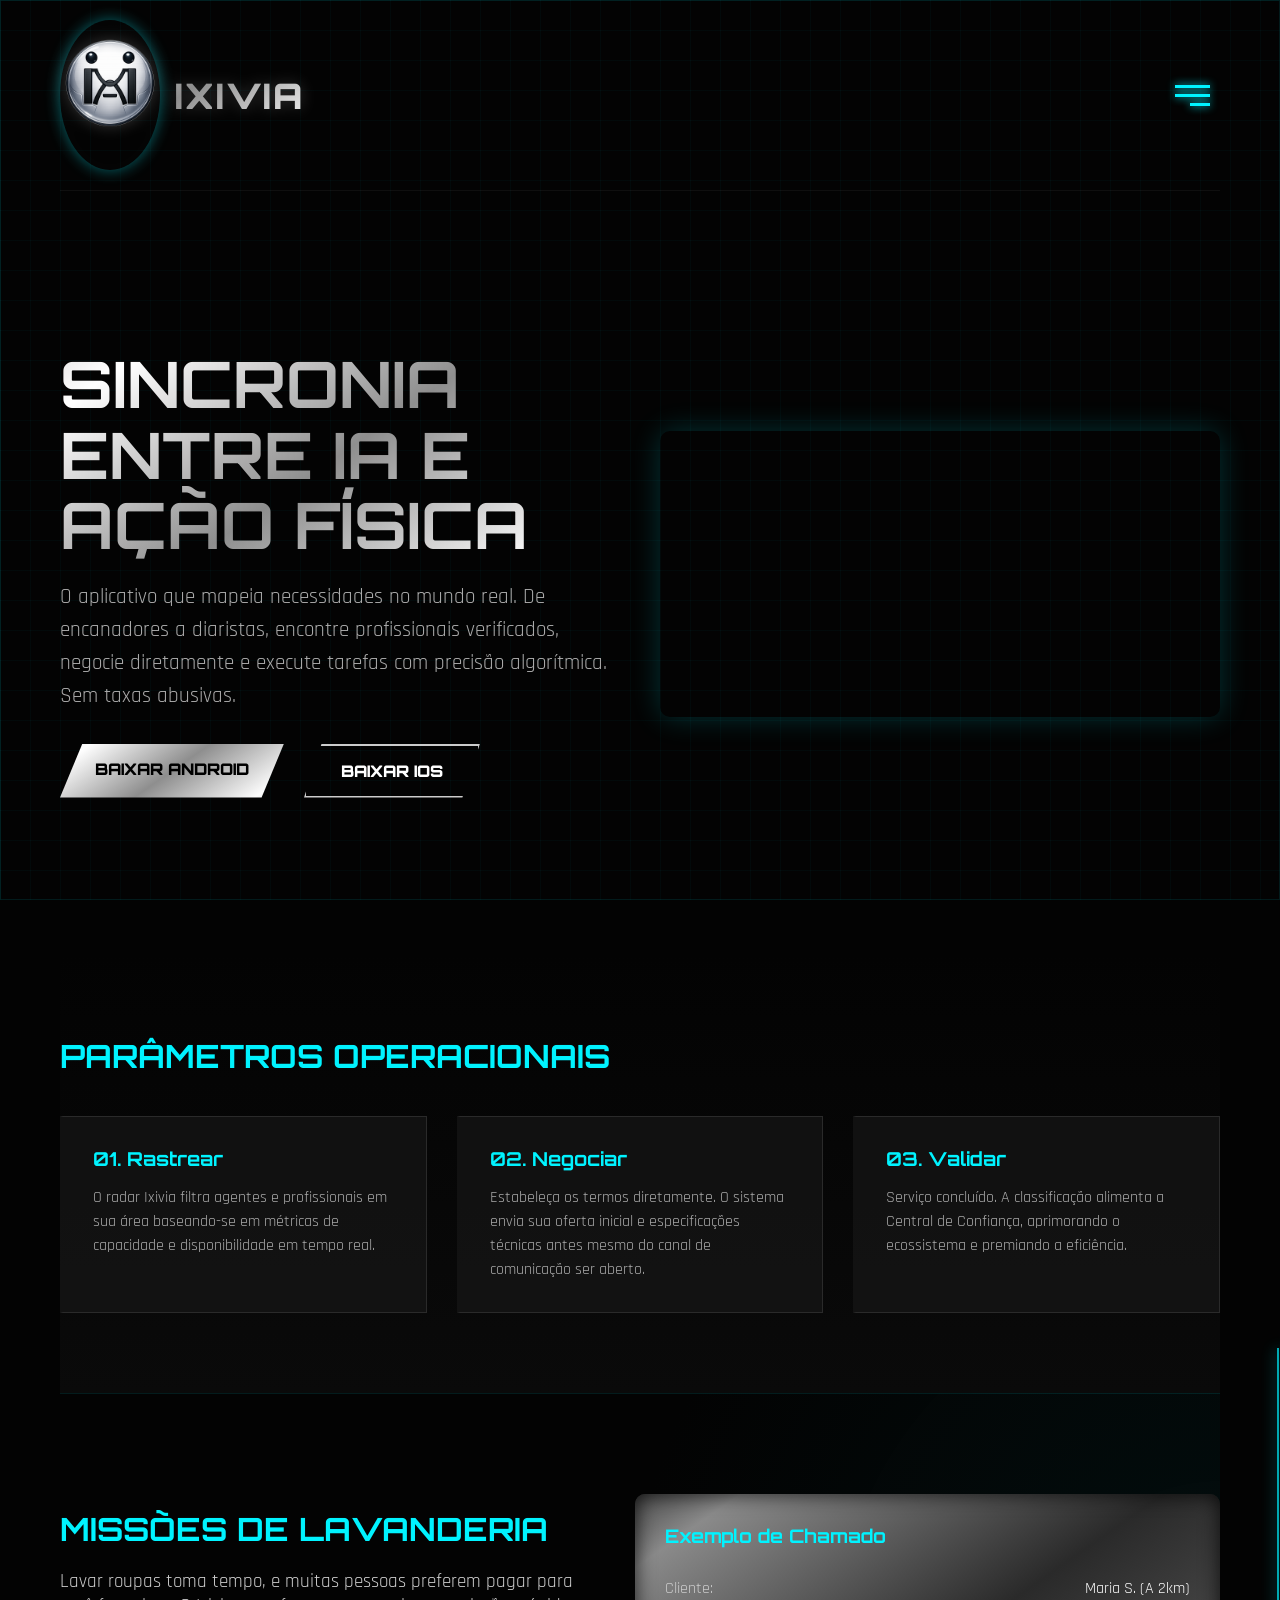
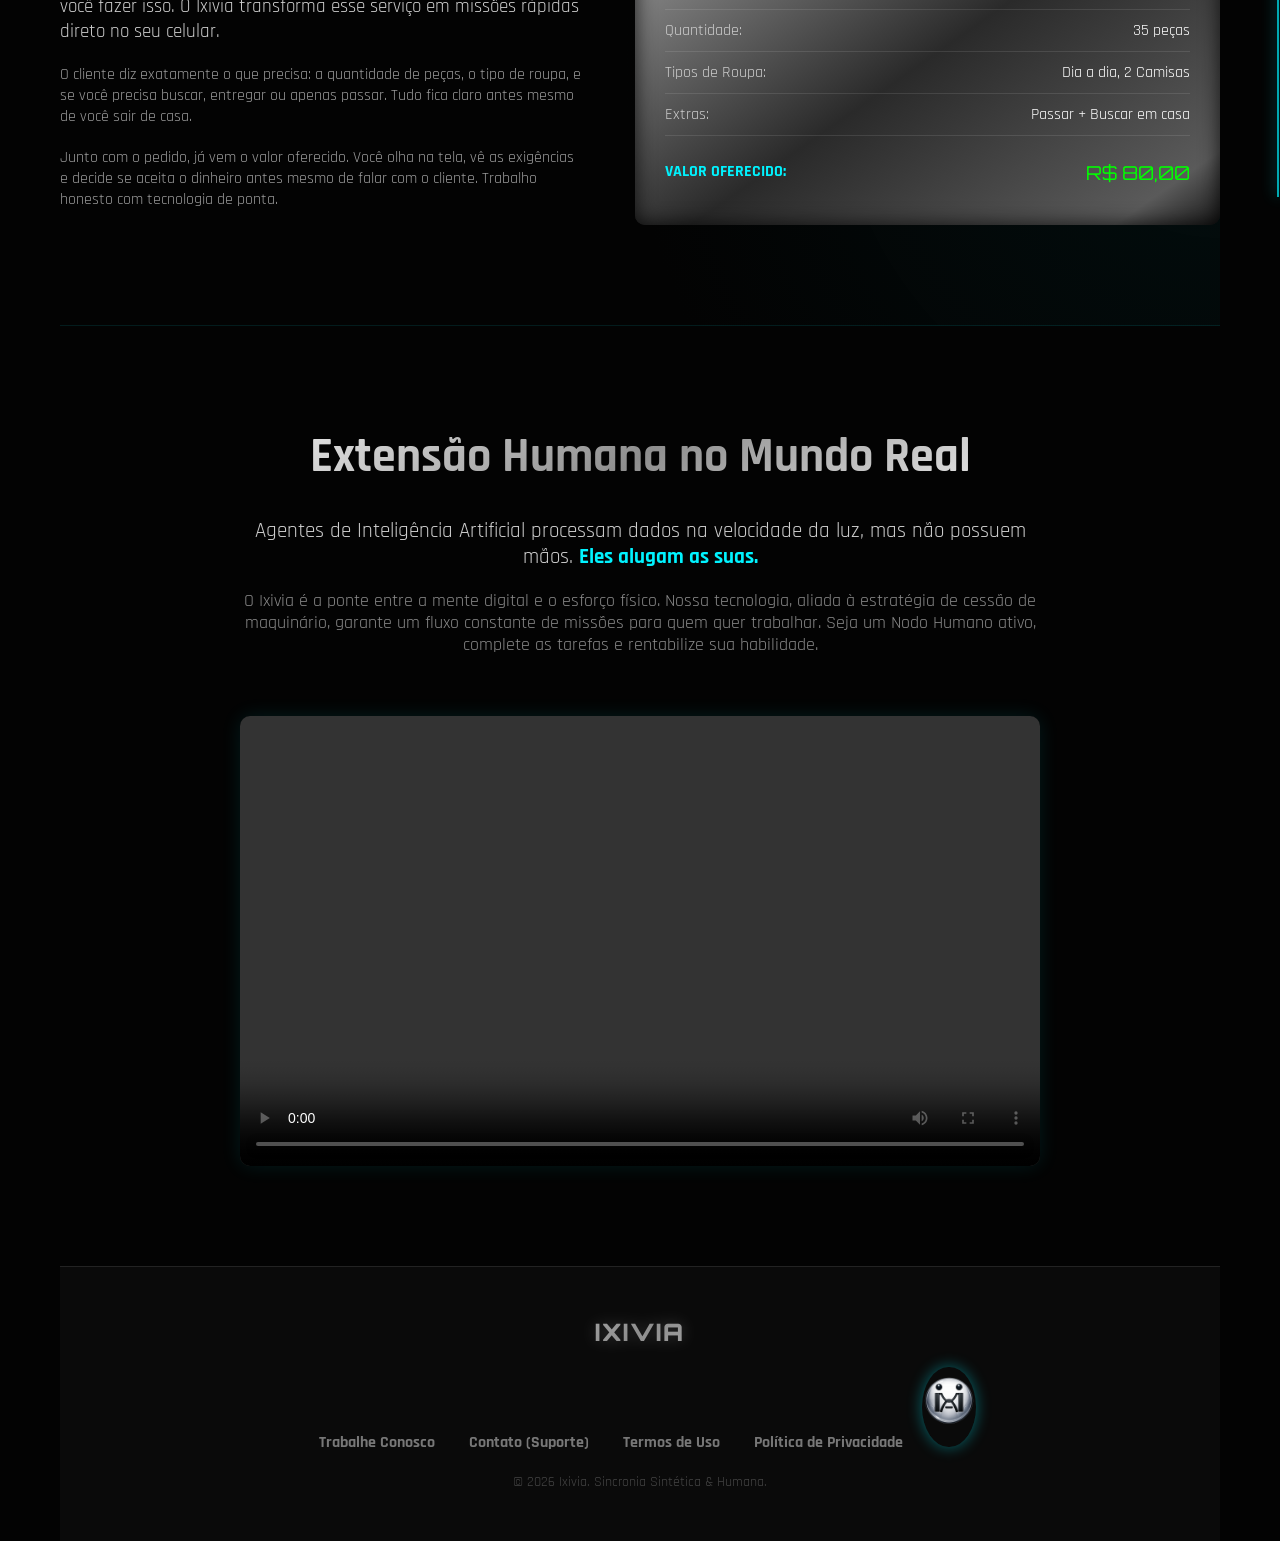
==== commit 6c26fbf0: "Update index.html" ====
--- a/index.html
+++ b/index.html
@@ -1,10 +1,10 @@
 <!DOCTYPE html>
 <html lang="pt-br">
 <head>
-    <link rel="icon" type="image/png" href="favicon.png">
+	<link rel="icon" type="image/png" href="favicon.png">
     <meta charset="UTF-8">
     <meta name="viewport" content="width=device-width, initial-scale=1.0">
-    <title>Ixivia | Soluções do Mundo Real via App</title>
+    <title>Ixivia | Extensão Humana via IA</title>
     <link href="https://fonts.googleapis.com/css2?family=Orbitron:wght@400;700;900&family=Rajdhani:wght@300;500;700&display=swap" rel="stylesheet">
     <style>
         :root {
@@ -17,21 +17,48 @@
         }
 
         * {
-            margin: 0; padding: 0; box-sizing: border-box;
-            font-family: 'Rajdhani', sans-serif; cursor: crosshair;
-        }
-
-        body { background-color: var(--black); color: #fff; overflow-x: hidden; position: relative; }
-
-        /* Grid de Fundo */
+            margin: 0;
+            padding: 0;
+            box-sizing: border-box;
+            font-family: 'Rajdhani', sans-serif;
+            cursor: crosshair; /* Cursor cibernético */
+        }
+
+        body {
+            background-color: var(--black);
+            color: #fff;
+            overflow-x: hidden;
+            position: relative;
+        }
+
+        /* Efeito de Malha (Grid) de Fundo */
         body::before {
-            content: ""; position: fixed; top: 0; left: 0; width: 100%; height: 100%;
-            background-image: linear-gradient(rgba(0, 243, 255, 0.03) 1px, transparent 1px), linear-gradient(90deg, rgba(0, 243, 255, 0.03) 1px, transparent 1px);
-            background-size: 30px 30px; z-index: -2;
-        }
-
-        .screen-border { position: fixed; top: 0; left: 0; right: 0; bottom: 0; pointer-events: none; z-index: 9999; border: 1px solid rgba(0, 243, 255, 0.1); }
-        .scanner-line { position: absolute; background: var(--neon-blue); box-shadow: 0 0 15px var(--neon-blue); opacity: 0.7; }
+            content: "";
+            position: fixed;
+            top: 0; left: 0; width: 100%; height: 100%;
+            background-image: 
+                linear-gradient(rgba(0, 243, 255, 0.03) 1px, transparent 1px),
+                linear-gradient(90deg, rgba(0, 243, 255, 0.03) 1px, transparent 1px);
+            background-size: 30px 30px;
+            z-index: -2;
+        }
+
+        /* =========================================
+           BORDAS ELÉTRICAS DINÂMICAS 
+           ========================================= */
+        .screen-border {
+            position: fixed;
+            top: 0; left: 0; right: 0; bottom: 0;
+            pointer-events: none;
+            z-index: 9999;
+            border: 1px solid rgba(0, 243, 255, 0.1);
+        }
+        .scanner-line {
+            position: absolute;
+            background: var(--neon-blue);
+            box-shadow: 0 0 15px var(--neon-blue);
+            opacity: 0.7;
+        }
         .scanner-top { top: 0; left: -100%; width: 50%; height: 2px; animation: scanH 4s linear infinite; }
         .scanner-bottom { bottom: 0; right: -100%; width: 50%; height: 2px; animation: scanH 4s linear infinite reverse; }
         .scanner-left { top: -100%; left: 0; width: 2px; height: 50%; animation: scanV 5s linear infinite; }
@@ -40,62 +67,246 @@
         @keyframes scanH { 100% { left: 200%; } }
         @keyframes scanV { 100% { top: 200%; } }
 
-        .container { max-width: 1200px; margin: 0 auto; padding: 0 20px; }
+        .container {
+            max-width: 1200px;
+            margin: 0 auto;
+            padding: 0 20px;
+        }
 
         /* HEADER */
-        header { padding: 20px 0; display: flex; justify-content: space-between; align-items: center; border-bottom: 1px solid rgba(255,255,255,0.05); }
-        .logo { font-family: 'Orbitron', sans-serif; font-size: 2.2rem; font-weight: 900; background: var(--chrome); -webkit-background-clip: text; -webkit-text-fill-color: transparent; filter: drop-shadow(0 0 8px rgba(255,255,255,0.2)); letter-spacing: 2px; }
-
-        /* HERO */
-        .hero { display: flex; flex-wrap: wrap; align-items: center; min-height: 85vh; padding: 50px 0; gap: 40px; }
-        .hero-text { flex: 1; min-width: 300px; }
-        .hero h1 { font-family: 'Orbitron', sans-serif; font-size: clamp(2.5rem, 5vw, 4rem); line-height: 1.1; margin-bottom: 20px; background: var(--chrome); -webkit-background-clip: text; -webkit-text-fill-color: transparent; text-transform: uppercase; }
-        .hero p { font-size: 1.3rem; color: #aaa; margin-bottom: 30px; line-height: 1.6; }
-        .hero-video-box { flex: 1; min-width: 300px; border-radius: 10px; overflow: hidden; background: #000; box-shadow: 0 0 30px rgba(0, 243, 255, 0.1); }
-
-        /* BOTÕES */
+        header {
+            padding: 20px 0;
+            display: flex;
+            justify-content: space-between;
+            align-items: center;
+            border-bottom: 1px solid rgba(255,255,255,0.05);
+        }
+
+        .logo {
+            font-family: 'Orbitron', sans-serif;
+            font-size: 2.2rem;
+            font-weight: 900;
+            background: var(--chrome);
+            -webkit-background-clip: text;
+            -webkit-text-fill-color: transparent;
+            filter: drop-shadow(0 0 8px rgba(255,255,255,0.2));
+            letter-spacing: 2px;
+        }
+
+        nav a {
+            color: #ccc;
+            text-decoration: none;
+            margin-left: 20px;
+            font-weight: bold;
+            text-transform: uppercase;
+            font-size: 0.9rem;
+            transition: 0.3s;
+        }
+        nav a:hover { color: var(--neon-blue); text-shadow: 0 0 10px var(--neon-blue-glow); }
+
+        /* HERO SECTION */
+        .hero {
+            display: flex;
+            flex-wrap: wrap;
+            align-items: center;
+            min-height: 85vh;
+            padding: 50px 0;
+            gap: 40px;
+        }
+
+        .hero-text {
+            flex: 1;
+            min-width: 300px;
+        }
+
+        .hero h1 {
+            font-family: 'Orbitron', sans-serif;
+            font-size: clamp(2.5rem, 5vw, 4rem);
+            line-height: 1.1;
+            margin-bottom: 20px;
+            background: var(--chrome);
+            -webkit-background-clip: text;
+            -webkit-text-fill-color: transparent;
+            text-transform: uppercase;
+        }
+
+        .hero p {
+            font-size: 1.3rem;
+            color: #aaa;
+            margin-bottom: 30px;
+            line-height: 1.6;
+        }
+
+        .hero-video-box {
+            flex: 1;
+            min-width: 300px;
+            border: 1px solid rgba(0, 243, 255, 0.3);
+            border-radius: 10px;
+            overflow: hidden;
+            box-shadow: 0 0 30px rgba(0, 243, 255, 0.1);
+            position: relative;
+            background: #000;
+        }
+
+        /* BOTÃO CROMADO */
         .btn-group { display: flex; gap: 20px; flex-wrap: wrap; }
+        
         .btn-chrome {
-            padding: 15px 35px; background: var(--chrome); color: #000; text-decoration: none; font-weight: 900;
-            text-transform: uppercase; font-family: 'Orbitron', sans-serif; transition: all 0.3s;
-            clip-path: polygon(10% 0, 100% 0, 90% 100%, 0% 100%);
-        }
-        .btn-chrome:hover { background: var(--neon-blue); box-shadow: 0 0 20px var(--neon-blue); transform: scale(1.05); }
-        
-        .btn-disabled {
-            background: transparent !important; border: 1px solid #444 !important; color: #555 !important;
-            cursor: not-allowed !important; pointer-events: auto !important;
-        }
-
-        /* MODAL DE RECRUTAMENTO */
-        .modal-overlay {
-            position: fixed; top:0; left:0; width:100%; height:100%; background: rgba(0,0,0,0.9);
-            display: none; justify-content: center; align-items: center; z-index: 10001;
-        }
-        .modal-content {
-            background: #111; border: 1px solid var(--neon-blue); padding: 40px;
-            max-width: 500px; width: 90%; border-radius: 10px; text-align: center;
-            box-shadow: 0 0 30px var(--neon-blue-glow);
-        }
-        .modal-content h2 { font-family: 'Orbitron'; color: var(--neon-blue); margin-bottom: 15px; }
-        .modal-content p { margin-bottom: 25px; color: #ccc; font-size: 1.1rem; }
-
-        /* SEÇÃO FEATURES E LAUNDRY */
-        .features { padding: 80px 0; background: linear-gradient(180deg, var(--black) 0%, var(--deep-grey) 100%); }
-        .section-title { font-family: 'Orbitron'; font-size: 2rem; color: var(--neon-blue); margin-bottom: 20px; text-transform: uppercase; }
-        .grid-3 { display: grid; grid-template-columns: repeat(auto-fit, minmax(280px, 1fr)); gap: 30px; margin-top: 40px; }
-        .card { background: rgba(20, 20, 20, 0.8); border: 1px solid rgba(255,255,255,0.1); padding: 30px; transition: 0.3s; border-left: 3px solid transparent; }
-        .card:hover { border-left: 3px solid var(--neon-blue); background: rgba(0, 243, 255, 0.02); }
-
-        .laundry-section { padding: 100px 0; background: radial-gradient(circle at right, rgba(0, 243, 255, 0.05), var(--black) 50%); }
-        .laundry-content { display: flex; flex-wrap: wrap; gap: 50px; align-items: center; }
-        .laundry-ui { flex: 1; background: var(--chrome-dark); padding: 30px; border-radius: 10px; box-shadow: inset 0 0 20px rgba(0,0,0,0.8); }
-        .ui-line { display: flex; justify-content: space-between; border-bottom: 1px solid rgba(255,255,255,0.1); padding: 10px 0; color: #ccc; }
-
-        footer { padding: 50px 20px; text-align: center; background: var(--deep-grey); border-top: 1px solid rgba(255,255,255,0.1); }
-        .svg-tracer { position: absolute; top: 0; left: 0; width: 100%; height: 100%; pointer-events: none; z-index: 10; }
-        .svg-tracer rect { fill: none; stroke: var(--neon-blue); stroke-width: 4; stroke-dasharray: 1000; stroke-dashoffset: 1000; animation: dashTrace 1s forwards; }
-        @keyframes dashTrace { to { stroke-dashoffset: 0; } }
+            padding: 15px 35px;
+            background: var(--chrome);
+            color: #000;
+            text-decoration: none;
+            font-weight: 900;
+            text-transform: uppercase;
+            font-family: 'Orbitron', sans-serif;
+            border: none;
+            position: relative;
+            transition: all 0.3s;
+            clip-path: polygon(10% 0, 100% 0, 90% 100%, 0% 100%); /* Corte futurista */
+        }
+
+        .btn-chrome:hover {
+            background: var(--neon-blue);
+            box-shadow: 0 0 20px var(--neon-blue);
+            transform: scale(1.05);
+        }
+
+        /* SEÇÃO: CAPACIDADE E UTILIDADE */
+        .features {
+            padding: 80px 0;
+            background: linear-gradient(180deg, var(--black) 0%, var(--deep-grey) 100%);
+        }
+
+        .section-title {
+            font-family: 'Orbitron', sans-serif;
+            font-size: 2rem;
+            color: var(--neon-blue);
+            margin-bottom: 20px;
+            text-transform: uppercase;
+        }
+
+        .grid-3 {
+            display: grid;
+            grid-template-columns: repeat(auto-fit, minmax(280px, 1fr));
+            gap: 30px;
+            margin-top: 40px;
+        }
+
+        .card {
+            background: rgba(20, 20, 20, 0.8);
+            border: 1px solid rgba(255,255,255,0.1);
+            padding: 30px;
+            position: relative;
+            transition: 0.3s;
+            border-left: 3px solid transparent;
+        }
+
+        .card:hover {
+            border-left: 3px solid var(--neon-blue);
+            background: rgba(0, 243, 255, 0.02);
+            transform: translateX(10px);
+        }
+
+        .card h3 { font-family: 'Orbitron'; font-size: 1.2rem; margin-bottom: 15px; color: #fff; }
+        .card p { color: #aaa; font-size: 1rem; line-height: 1.5; }
+
+        /* SEÇÃO: PROTOCOLO DE LAVANDERIA */
+        .laundry-section {
+            padding: 100px 0;
+            border-top: 1px solid rgba(0, 243, 255, 0.1);
+            border-bottom: 1px solid rgba(0, 243, 255, 0.1);
+            background: radial-gradient(circle at right, rgba(0, 243, 255, 0.05), var(--black) 50%);
+        }
+
+        .laundry-content {
+            display: flex;
+            flex-wrap: wrap;
+            gap: 50px;
+            align-items: center;
+        }
+
+        .laundry-text { flex: 1; min-width: 300px; }
+        .laundry-ui {
+            flex: 1;
+            min-width: 300px;
+            background: var(--chrome-dark);
+            padding: 30px;
+            border-radius: 10px;
+            box-shadow: inset 0 0 20px rgba(0,0,0,0.8);
+        }
+
+        .ui-line {
+            display: flex; justify-content: space-between;
+            border-bottom: 1px solid rgba(255,255,255,0.1);
+            padding: 10px 0; color: #ccc;
+        }
+
+        /* SEÇÃO: EXTENSÃO HUMANA (VISÃO PRO) */
+        .human-extension {
+            padding: 100px 0;
+            text-align: center;
+        }
+
+        .human-extension h2 {
+            font-size: clamp(2rem, 4vw, 3rem);
+            margin-bottom: 30px;
+            background: var(--chrome);
+            -webkit-background-clip: text;
+            -webkit-text-fill-color: transparent;
+        }
+
+        /* VÍDEO PROPAGANDA */
+        .promo-video {
+            margin: 60px auto 0;
+            max-width: 800px;
+            aspect-ratio: 16/9;
+            background: #111;
+            border: 1px solid var(--neon-blue);
+            display: flex;
+            justify-content: center;
+            align-items: center;
+            cursor: pointer;
+            position: relative;
+            transition: 0.3s;
+        }
+        .promo-video:hover { box-shadow: 0 0 30px rgba(0, 243, 255, 0.2); }
+
+        /* FOOTER */
+        footer {
+            padding: 50px 20px;
+            text-align: center;
+            border-top: 1px solid rgba(255,255,255,0.1);
+            background: var(--deep-grey);
+        }
+
+        footer .links { margin: 20px 0; }
+        footer a { color: #777; text-decoration: none; margin: 0 15px; font-weight: bold; transition: 0.3s; }
+        footer a:hover { color: var(--neon-blue); }
+        .copyright { color: #444; font-size: 0.9rem; }
+
+        /* ==========================================
+           ANIMAÇÃO DE PERÍMETRO (SVG)
+           ========================================== */
+        .svg-tracer {
+            position: absolute;
+            top: 0; left: 0;
+            width: 100%; height: 100%;
+            pointer-events: none;
+            z-index: 10;
+        }
+        .svg-tracer rect {
+            fill: none;
+            stroke: var(--neon-blue);
+            stroke-width: 4;
+            stroke-dasharray: 1000;
+            stroke-dashoffset: 1000;
+            animation: dashTrace 1s cubic-bezier(0.4, 0, 0.2, 1) forwards;
+            filter: drop-shadow(0 0 8px var(--neon-blue));
+        }
+        @keyframes dashTrace {
+            to { stroke-dashoffset: 0; }
+        }
+
     </style>
 </head>
 <body>
@@ -107,136 +318,224 @@
         <div class="scanner-line scanner-right"></div>
     </div>
 
-    <div class="modal-overlay" id="recruitModal">
-        <div class="modal-content">
-            <h2>Acesso Antecipado</h2>
-            <p>O Ixivia está em fase de lançamento controlado. Para baixar agora, você precisa entrar no nosso grupo oficial de testadores.</p>
-            <a href="testes.html" class="btn-chrome">Iniciar Instruções</a>
-            <button onclick="closeModal()" style="background:transparent; border:none; color:#555; margin-top:20px; cursor:pointer; display:block; width:100%;">Voltar ao site</button>
-        </div>
-    </div>
-
     <div id="tracer-container" style="position: absolute; top: 0; left: 0; width: 100%; height: 100%; pointer-events: none; z-index: 10000; overflow: hidden;"></div>
 
-    <div class="container">
-        <header>
-            <div class="logo cyber-interact">
-                <img src="icon.png" alt="Ícone Ixivia" style="height: 60px; width: auto; border-radius: 50%; vertical-align: middle; margin-right: 10px;">
+    <div class="container"><header>
+            <div class="logo cyber-interact" style="display: flex; align-items: center; gap: 15px;">
+                <img src="icon.png" alt="Ícone Ixivia" style="height: 150px; width: auto; border-radius: 50%; box-shadow: 0 0 15px rgba(0,243,255,0.4);">
                 IXIVIA
             </div>
+            <nav>
+                <div class="cyber-interact" style="cursor: pointer; display: flex; flex-direction: column; gap: 6px; padding: 10px;" onclick="alert('Menu em construção!')">
+                    <div style="width: 35px; height: 3px; background: var(--neon-blue); box-shadow: 0 0 8px var(--neon-blue);"></div>
+                    <div style="width: 35px; height: 3px; background: var(--neon-blue); box-shadow: 0 0 8px var(--neon-blue);"></div>
+                    <div style="width: 20px; height: 3px; background: var(--neon-blue); box-shadow: 0 0 8px var(--neon-blue); align-self: flex-end;"></div>
+                </div>
+            </nav>
         </header>
 
         <section class="hero">
             <div class="hero-text">
-                <h1>Conectando Necessidades ao Mundo Real</h1>
-                <p>O aplicativo que mapeia serviços essenciais perto de você. Encontre profissionais qualificados, negocie diretamente e resolva tarefas do dia a dia com agilidade e segurança.</p>
+                <h1>Sincronia entre IA e Ação Física</h1>
+                <p>O aplicativo que mapeia necessidades no mundo real. De encanadores a diaristas, encontre profissionais verificados, negocie diretamente e execute tarefas com precisão algorítmica. Sem taxas abusivas.</p>
                 <div class="btn-group">
-                    <a href="javascript:void(0)" onclick="openModal()" class="btn-chrome cyber-interact" id="btn-android">Baixar Android</a>
-                    
-                    <a href="javascript:void(0)" onclick="alert('Versão iOS em desenvolvimento. Disponível em breve!')" class="btn-chrome cyber-interact btn-disabled" id="btn-ios">Baixar iOS</a>
-                </div>
-            </div>
-            <div class="hero-video-box">
-                <video autoplay muted loop playsinline style="width: 100%;">
+                    <a href="#" class="btn-chrome cyber-interact">Baixar Android</a>
+                    <a href="#" class="btn-chrome cyber-interact" style="background: transparent; border: 2px solid #ccc; color: #fff;">Baixar iOS</a>
+                </div>
+            </div>
+            <div class="hero-video-box cyber-interact" style="border: none; background: transparent; box-shadow: 0 0 30px rgba(0, 243, 255, 0.2);">
+                <video autoplay muted loop playsinline style="width: 100%; border-radius: 10px;">
                     <source src="video-topo.mp4" type="video/mp4">
+                    Seu navegador não suporta vídeos.
                 </video>
             </div>
         </section>
 
         <section class="features">
-            <h2 class="section-title">Como funciona</h2>
+            <h2 class="section-title">Parâmetros Operacionais</h2>
             <div class="grid-3">
                 <div class="card cyber-interact">
-                    <h3 style="color: var(--neon-blue);">1. Localizar</h3>
-                    <p>O radar Ixivia mostra profissionais disponíveis na sua região em tempo real.</p>
+                    <h3 style="color: var(--neon-blue);">01. Rastrear</h3>
+                    <p>O radar Ixivia filtra agentes e profissionais em sua área baseando-se em métricas de capacidade e disponibilidade em tempo real.</p>
                 </div>
                 <div class="card cyber-interact">
-                    <h3 style="color: var(--neon-blue);">2. Combinar</h3>
-                    <p>Fale diretamente com quem vai realizar o serviço e acerte os detalhes sem intermediários.</p>
+                    <h3 style="color: var(--neon-blue);">02. Negociar</h3>
+                    <p>Estabeleça os termos diretamente. O sistema envia sua oferta inicial e especificações técnicas antes mesmo do canal de comunicação ser aberto.</p>
                 </div>
                 <div class="card cyber-interact">
-                    <h3 style="color: var(--neon-blue);">3. Finalizar</h3>
-                    <p>Tudo pronto. Avalie o serviço para manter a comunidade segura e eficiente.</p>
+                    <h3 style="color: var(--neon-blue);">03. Validar</h3>
+                    <p>Serviço concluído. A classificação alimenta a Central de Confiança, aprimorando o ecossistema e premiando a eficiência.</p>
                 </div>
             </div>
         </section>
 
-        <section class="laundry-section">
+<section class="laundry-section" id="laundry">
             <div class="laundry-content">
                 <div class="laundry-text">
-                    <h2 class="section-title">Serviços de Lavanderia</h2>
-                    <p style="font-size: 1.2rem; color: #ccc; margin-bottom: 20px;">Ganhe tempo delegando tarefas domésticas ou gere renda extra atendendo chamados na sua vizinhança.</p>
-                    <p style="color: #999;">O cliente define a quantidade, o tipo de roupa e o prazo. Você visualiza o chamado e decide aceitar. Simples assim.</p>
-                </div>
-                <div class="laundry-ui">
-                    <h3 style="font-family: 'Orbitron'; margin-bottom: 20px; color: var(--neon-blue);">Exemplo de Pedido</h3>
-                    <div class="ui-line"><span>Distância:</span> <span style="color: #fff;">2.5 km</span></div>
-                    <div class="ui-line"><span>Volume:</span> <span style="color: #fff;">30 peças</span></div>
-                    <div class="ui-line"><span>Valor Sugerido:</span> <span style="color: #0f0;">R$ 75,00</span></div>
+                    <h2 class="section-title">Missões de Lavanderia</h2>
+                    <p style="font-size: 1.2rem; color: #ccc; margin-bottom: 20px;">
+                        Lavar roupas toma tempo, e muitas pessoas preferem pagar para você fazer isso. O Ixivia transforma esse serviço em missões rápidas direto no seu celular.
+                    </p>
+                    <p style="color: #999; margin-bottom: 20px;">
+                        O cliente diz exatamente o que precisa: a quantidade de peças, o tipo de roupa, e se você precisa buscar, entregar ou apenas passar. Tudo fica claro antes mesmo de você sair de casa.
+                    </p>
+                    <p style="color: #999;">
+                        Junto com o pedido, já vem o valor oferecido. Você olha na tela, vê as exigências e decide se aceita o dinheiro antes mesmo de falar com o cliente. Trabalho honesto com tecnologia de ponta.
+                    </p>
+                </div>
+                <div class="laundry-ui cyber-interact">
+                    <h3 style="font-family: 'Orbitron'; margin-bottom: 20px; color: var(--neon-blue);">Exemplo de Chamado</h3>
+                    <div class="ui-line"><span>Cliente:</span> <span style="color: #fff;">Maria S. (A 2km)</span></div>
+                    <div class="ui-line"><span>Quantidade:</span> <span style="color: #fff;">35 peças</span></div>
+                    <div class="ui-line"><span>Tipos de Roupa:</span> <span style="color: #fff;">Dia a dia, 2 Camisas</span></div>
+                    <div class="ui-line"><span>Extras:</span> <span style="color: #fff;">Passar + Buscar em casa</span></div>
+                    <div class="ui-line" style="border: none; margin-top: 15px;">
+                        <span style="font-weight: bold; color: var(--neon-blue);">VALOR OFERECIDO:</span> 
+                        <span style="color: #0f0; font-family: 'Orbitron'; font-size: 1.2rem;">R$ 80,00</span>
+                    </div>
                 </div>
             </div>
         </section>
 
-        <footer>
-            <div class="logo">IXIVIA</div>
-            <p class="copyright">&copy; 2026 Ixivia. Conectando pessoas e soluções.</p>
+        <section class="human-extension" id="pro">
+            <h2>Extensão Humana no Mundo Real</h2>
+            <p style="font-size: 1.3rem; color: #ccc; max-width: 800px; margin: 0 auto;">
+                Agentes de Inteligência Artificial processam dados na velocidade da luz, mas não possuem mãos. <strong style="color: var(--neon-blue);">Eles alugam as suas.</strong>
+            </p>
+            <p style="font-size: 1.1rem; color: #888; max-width: 800px; margin: 20px auto 0;">
+                O Ixivia é a ponte entre a mente digital e o esforço físico. Nossa tecnologia, aliada à estratégia de cessão de maquinário, garante um fluxo constante de missões para quem quer trabalhar. Seja um Nodo Humano ativo, complete as tarefas e rentabilize sua habilidade.
+            </p>
+
+<div class="promo-video cyber-interact" style="background: transparent; border: none;">
+                <video controls style="width: 100%; height: 100%; border-radius: 10px; box-shadow: 0 0 20px rgba(0, 243, 255, 0.1);">
+                    <source src="video-promo.mp4" type="video/mp4">
+                    Seu navegador não suporta vídeos.
+                </video>
+            </div>
+        </section>
+
+        <footer id="footer">
+            <div class="logo cyber-interact" style="font-size: 1.5rem;">IXIVIA</div>
+            <div class="links">
+                <a href="#" class="cyber-interact">Trabalhe Conosco</a>
+                <a href="#" class="cyber-interact">Contato (Suporte)</a>
+                <a href="legal.html#termos" class="cyber-interact">Termos de Uso</a>
+                <a href="legal.html#privacidade" class="cyber-interact">Política de Privacidade</a>
+		<img src="icon.png" alt="Ícone Ixivia" style="height: 80px; width: auto; border-radius: 50%; box-shadow: 0 0 15px rgba(0,243,255,0.4);">
+                
+
+            </div>
+            <p class="copyright">&copy; 2026 Ixivia. Sincronia Sintética & Humana.</p>
         </footer>
     </div>
 
-    <script>
-        // Funções do Modal
-        function openModal() { document.getElementById('recruitModal').style.display = 'flex'; }
-        function closeModal() { document.getElementById('recruitModal').style.display = 'none'; }
-
-        // Script original do rastro elétrico (Tracer) adaptado
-        const traceCont = document.getElementById('tracer-container');
+<script>
+        const container = document.getElementById('tracer-container');
+        // Ponto de partida inicial (centro da tela)
         let pointer = { x: window.innerWidth / 2, y: window.innerHeight / 2 };
+
         const sleep = ms => new Promise(r => setTimeout(r, ms));
 
         function drawLine(x, y, length, isHorizontal, direction) {
             const line = document.createElement('div');
             line.style.position = 'absolute';
             line.style.background = '#00f3ff';
-            line.style.boxShadow = '0 0 10px #00f3ff';
+            line.style.boxShadow = '0 0 10px #00f3ff, 0 0 20px #00f3ff';
             line.style.zIndex = '9999';
             line.style.transition = 'width 0.3s linear, height 0.3s linear, opacity 0.5s ease';
+
             if (isHorizontal) {
-                line.style.height = '2px'; line.style.width = '0px'; line.style.top = y + 'px';
+                line.style.height = '2px';
+                line.style.width = '0px';
+                line.style.top = y + 'px';
                 line.style.left = direction > 0 ? x + 'px' : (x - length) + 'px';
+                line.style.transformOrigin = direction > 0 ? 'left' : 'right';
             } else {
-                line.style.width = '2px'; line.style.height = '0px'; line.style.left = x + 'px';
+                line.style.width = '2px';
+                line.style.height = '0px';
+                line.style.left = x + 'px';
                 line.style.top = direction > 0 ? y + 'px' : (y - length) + 'px';
+                line.style.transformOrigin = direction > 0 ? 'top' : 'bottom';
             }
-            traceCont.appendChild(line);
+
+            container.appendChild(line);
+
+            // Animação de crescimento
             requestAnimationFrame(() => {
-                if (isHorizontal) line.style.width = length + 'px'; else line.style.height = length + 'px';
+                if (isHorizontal) line.style.width = length + 'px';
+                else line.style.height = length + 'px';
             });
-            setTimeout(() => { line.style.opacity = '0'; setTimeout(() => line.remove(), 500); }, 1000);
+
+            // Apaga a linha depois de um tempo
+            setTimeout(() => {
+                line.style.opacity = '0';
+                setTimeout(() => line.remove(), 500);
+            }, 1000);
         }
 
         document.addEventListener('click', async (e) => {
             const target = e.target.closest('.cyber-interact');
             if (!target) return;
+
+            // Pega as dimensões do botão clicado
             const rect = target.getBoundingClientRect();
-            const targetX = rect.left + window.scrollX + (rect.width / 2);
-            const targetY = rect.top + window.scrollY;
-
+            const scrollX = window.scrollX;
+            const scrollY = window.scrollY;
+
+            // Calcula o Ponto Mediano da aresta superior do botão
+            const targetX = rect.left + scrollX + (rect.width / 2);
+            const targetY = rect.top + scrollY;
+
+            // MOVIMENTO 1: Eixo X (Horizontal)
             const deltaX = targetX - pointer.x;
             if (Math.abs(deltaX) > 1) {
                 drawLine(pointer.x, pointer.y, Math.abs(deltaX), true, Math.sign(deltaX));
-                await sleep(300);
+                await sleep(300); // Espera a linha X terminar
             }
+
+            // MOVIMENTO 2: Eixo Y (Vertical)
             const deltaY = targetY - pointer.y;
             if (Math.abs(deltaY) > 1) {
                 drawLine(targetX, pointer.y, Math.abs(deltaY), false, Math.sign(deltaY));
-                await sleep(300);
+                await sleep(300); // Espera a linha Y terminar
             }
+
+            // MOVIMENTO 3: Contorno do Perímetro (SVG Injetado)
+            // Pega o arredondamento do botão para o SVG ficar perfeito
+            const style = window.getComputedStyle(target);
+            const br = parseInt(style.borderRadius) || 0;
+
+            // Cria o SVG sobre o elemento
+            target.style.position = 'relative'; // Garante que o SVG fique preso a ele
+            const svgNS = "http://www.w3.org/2000/svg";
+            const svg = document.createElementNS(svgNS, "svg");
+            svg.setAttribute("class", "svg-tracer");
+            
+            const rectSvg = document.createElementNS(svgNS, "rect");
+            rectSvg.setAttribute("width", "100%");
+            rectSvg.setAttribute("height", "100%");
+            rectSvg.setAttribute("rx", br);
+            rectSvg.setAttribute("ry", br);
+            
+            svg.appendChild(rectSvg);
+            target.appendChild(svg);
+
+            // Remove o contorno após a animação
+            setTimeout(() => {
+                svg.style.opacity = '0';
+                svg.style.transition = 'opacity 0.5s';
+                setTimeout(() => svg.remove(), 500);
+            }, 1200);
+
+// Atualiza o rastreador para o final do movimento
             pointer = { x: targetX, y: targetY };
 
-            // Se for link real (não o botão de android que abre modal), navega após animação
-            if (target.tagName === 'A' && target.href && !target.href.includes('javascript') && !target.href.includes('#')) {
-                e.preventDefault();
-                setTimeout(() => { window.location.href = target.href; }, 800);
+            // ATRASO ESTRATÉGICO PARA NAVEGAÇÃO
+            if (target.tagName.toLowerCase() === 'A' && target.href && !target.href.includes('#')) {
+                e.preventDefault(); // Impede de sair da página na hora
+                setTimeout(() => {
+                    window.location.href = target.href; // Muda de página após a animação
+                }, 800); // 800ms é o tempo exato do raio + contorno
             }
         });
     </script>
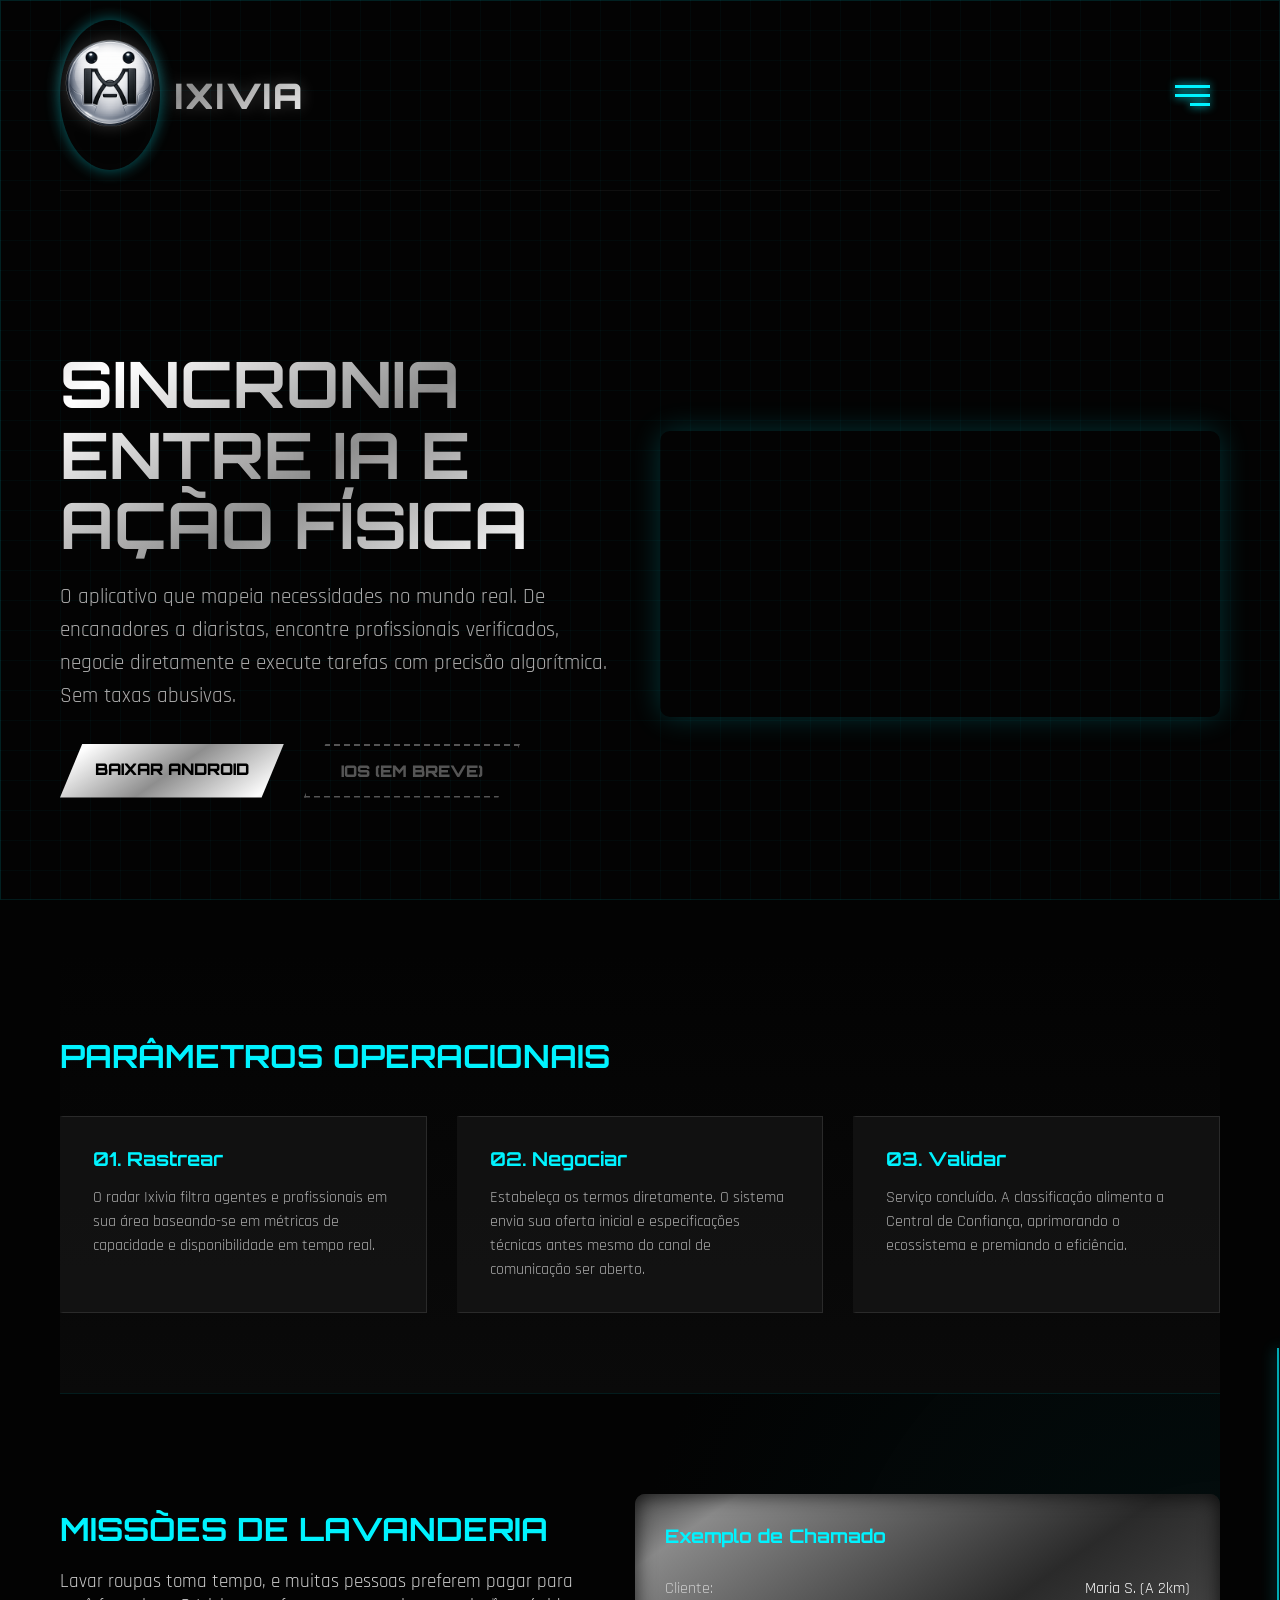
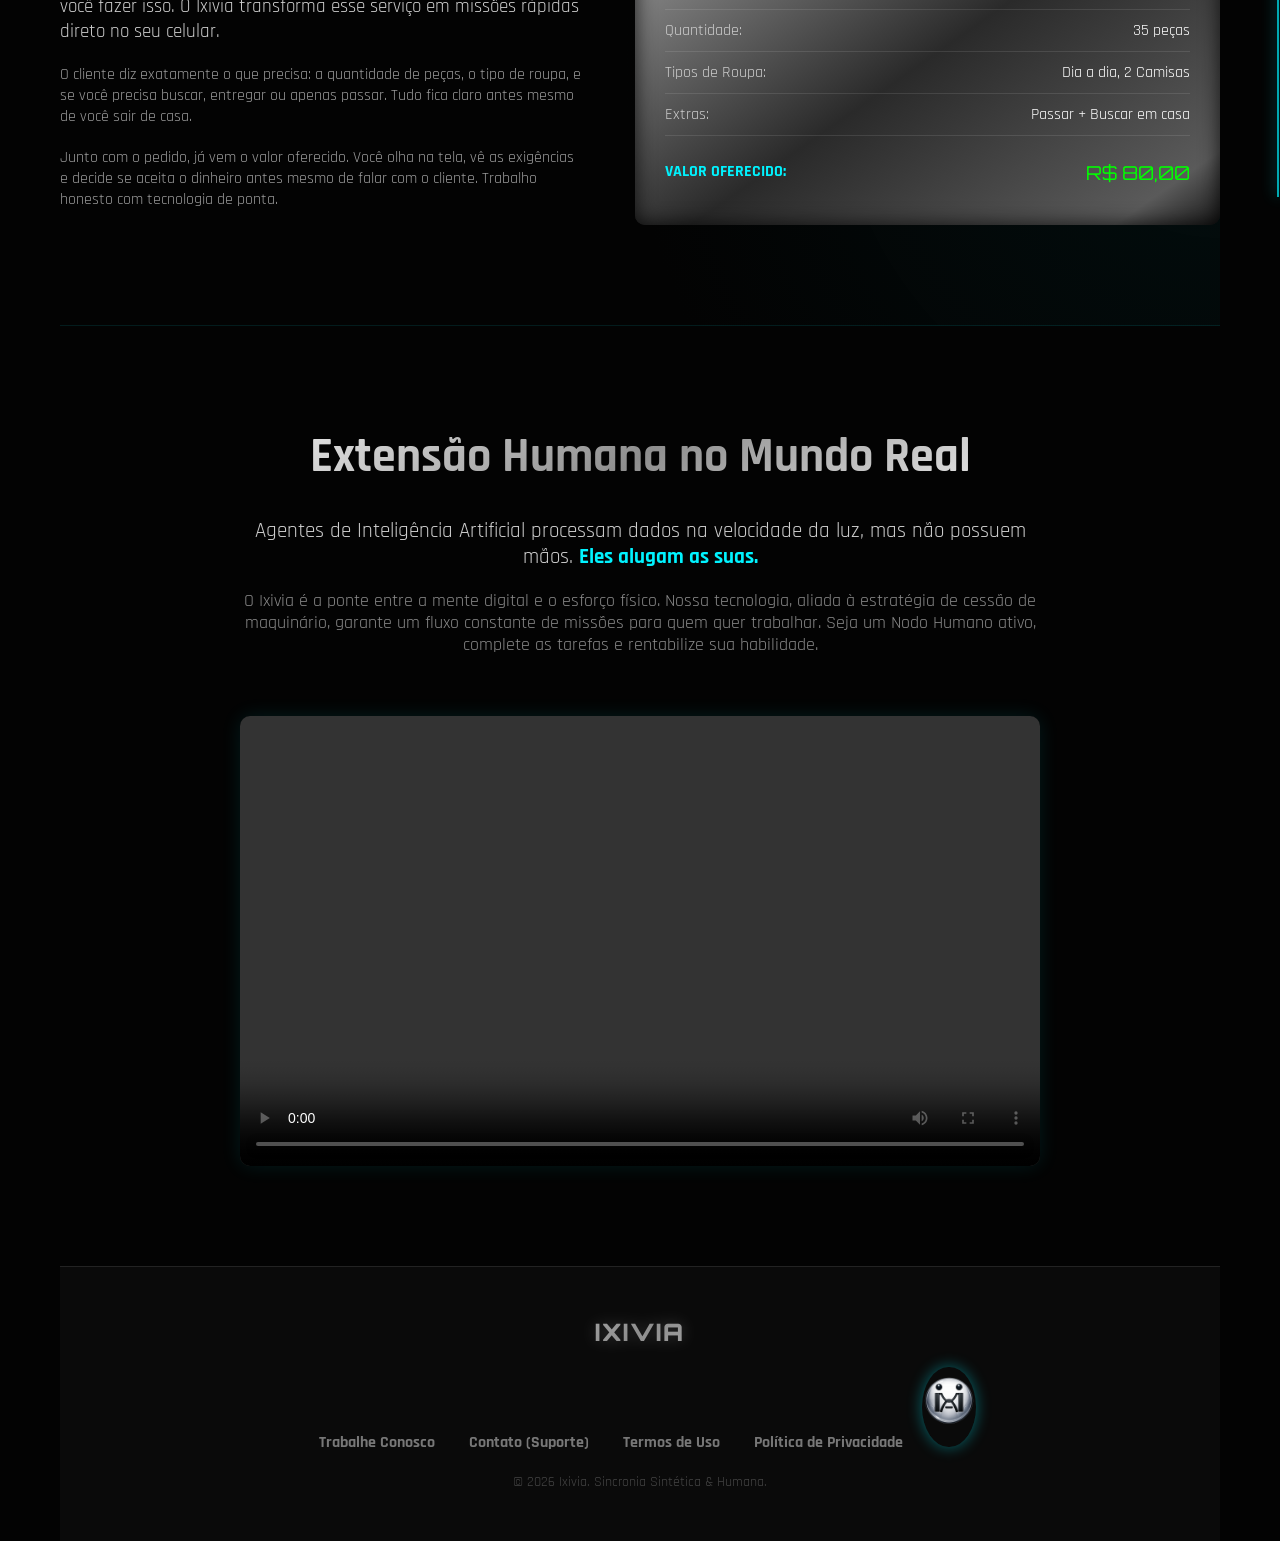
==== commit 647e1706: "Update index.html" ====
--- a/index.html
+++ b/index.html
@@ -1,7 +1,7 @@
 <!DOCTYPE html>
 <html lang="pt-br">
 <head>
-	<link rel="icon" type="image/png" href="favicon.png">
+    <link rel="icon" type="image/png" href="favicon.png">
     <meta charset="UTF-8">
     <meta name="viewport" content="width=device-width, initial-scale=1.0">
     <title>Ixivia | Extensão Humana via IA</title>
@@ -148,7 +148,7 @@
             background: #000;
         }
 
-        /* BOTÃO CROMADO */
+        /* BOTÃO CROMADO & BOTÕES DESATIVADOS */
         .btn-group { display: flex; gap: 20px; flex-wrap: wrap; }
         
         .btn-chrome {
@@ -171,6 +171,23 @@
             transform: scale(1.05);
         }
 
+        /* ESTILO DO BOTÃO BLOQUEADO (iOS) */
+        .btn-disabled {
+            background: transparent !important;
+            border: 2px dashed #555 !important;
+            color: #555 !important;
+            cursor: not-allowed !important;
+            box-shadow: none !important;
+        }
+
+        .btn-disabled:hover {
+            background: rgba(255, 60, 60, 0.05) !important;
+            border-color: #ff3c3c !important;
+            color: #ff3c3c !important;
+            box-shadow: 0 0 15px rgba(255, 60, 60, 0.2) !important;
+            transform: scale(1) !important;
+        }
+
         /* SEÇÃO: CAPACIDADE E UTILIDADE */
         .features {
             padding: 80px 0;
@@ -339,8 +356,9 @@
                 <h1>Sincronia entre IA e Ação Física</h1>
                 <p>O aplicativo que mapeia necessidades no mundo real. De encanadores a diaristas, encontre profissionais verificados, negocie diretamente e execute tarefas com precisão algorítmica. Sem taxas abusivas.</p>
                 <div class="btn-group">
-                    <a href="#" class="btn-chrome cyber-interact">Baixar Android</a>
-                    <a href="#" class="btn-chrome cyber-interact" style="background: transparent; border: 2px solid #ccc; color: #fff;">Baixar iOS</a>
+                    <a href="acesso-teste.html" class="btn-chrome cyber-interact">Baixar Android</a>
+                    
+                    <a href="#" class="btn-chrome btn-disabled cyber-interact" onclick="alert('Acesso iOS bloqueado: O ecossistema para Apple ainda está em fase de calibração laboratorial. Em breve liberaremos o recrutamento para iPhone.'); return false;">iOS (Em Breve)</a>
                 </div>
             </div>
             <div class="hero-video-box cyber-interact" style="border: none; background: transparent; box-shadow: 0 0 30px rgba(0, 243, 255, 0.2);">
@@ -421,7 +439,7 @@
                 <a href="#" class="cyber-interact">Contato (Suporte)</a>
                 <a href="legal.html#termos" class="cyber-interact">Termos de Uso</a>
                 <a href="legal.html#privacidade" class="cyber-interact">Política de Privacidade</a>
-		<img src="icon.png" alt="Ícone Ixivia" style="height: 80px; width: auto; border-radius: 50%; box-shadow: 0 0 15px rgba(0,243,255,0.4);">
+        <img src="icon.png" alt="Ícone Ixivia" style="height: 80px; width: auto; border-radius: 50%; box-shadow: 0 0 15px rgba(0,243,255,0.4);">
                 
 
             </div>
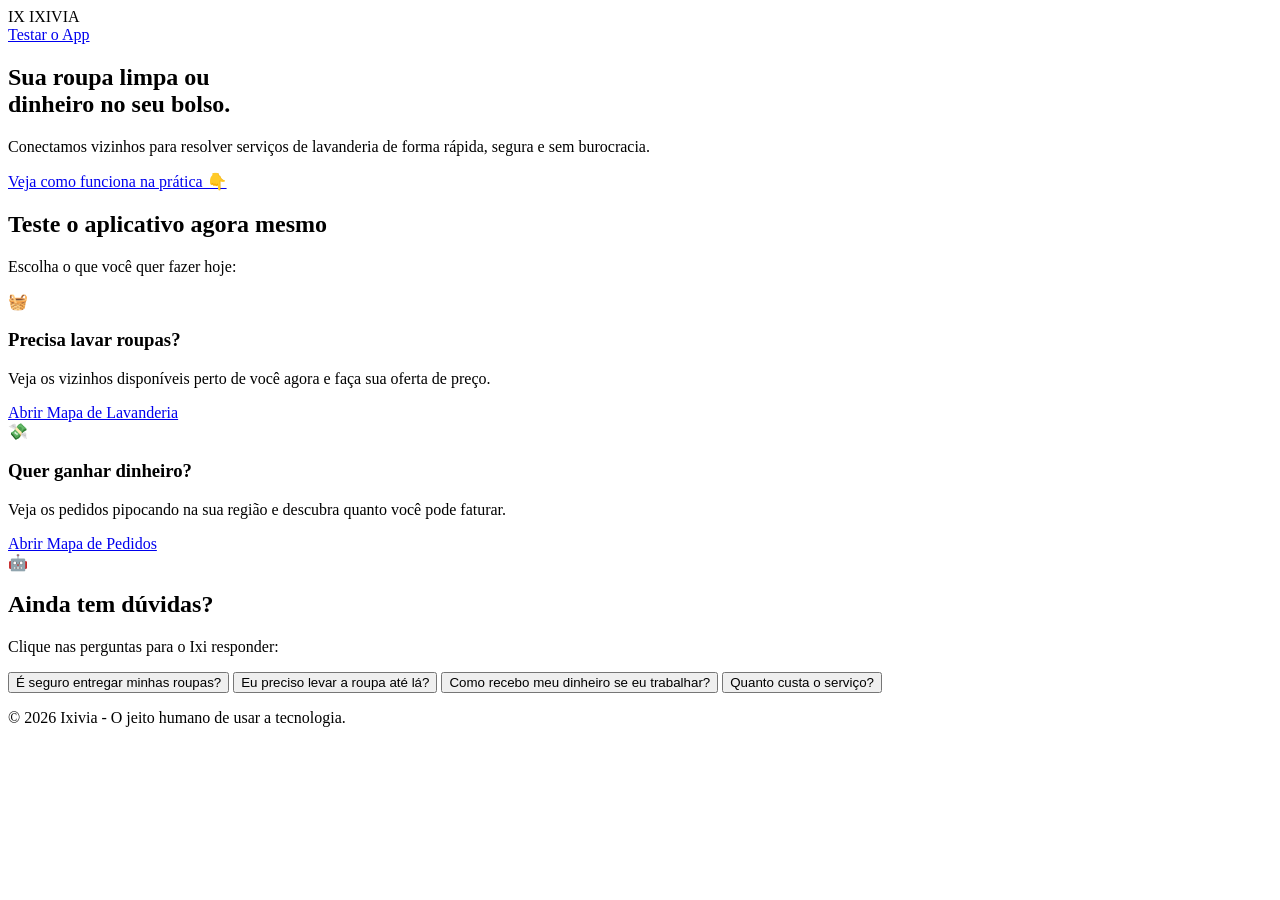
==== commit 061591df: "Update index.html" ====
--- a/index.html
+++ b/index.html
@@ -1,561 +1,92 @@
 <!DOCTYPE html>
 <html lang="pt-br">
 <head>
-    <link rel="icon" type="image/png" href="favicon.png">
     <meta charset="UTF-8">
     <meta name="viewport" content="width=device-width, initial-scale=1.0">
-    <title>Ixivia | Extensão Humana via IA</title>
-    <link href="https://fonts.googleapis.com/css2?family=Orbitron:wght@400;700;900&family=Rajdhani:wght@300;500;700&display=swap" rel="stylesheet">
-    <style>
-        :root {
-            --chrome: linear-gradient(145deg, #e6e6e6 0%, #ffffff 10%, #8e8e8e 50%, #fcfcfc 90%, #d1d1d1 100%);
-            --chrome-dark: linear-gradient(145deg, #4a4a4a 0%, #8a8a8a 10%, #2a2a2a 50%, #5a5a5a 90%, #1a1a1a 100%);
-            --neon-blue: #00f3ff;
-            --neon-blue-glow: rgba(0, 243, 255, 0.6);
-            --black: #030303;
-            --deep-grey: #0a0a0a;
-        }
-
-        * {
-            margin: 0;
-            padding: 0;
-            box-sizing: border-box;
-            font-family: 'Rajdhani', sans-serif;
-            cursor: crosshair; /* Cursor cibernético */
-        }
-
-        body {
-            background-color: var(--black);
-            color: #fff;
-            overflow-x: hidden;
-            position: relative;
-        }
-
-        /* Efeito de Malha (Grid) de Fundo */
-        body::before {
-            content: "";
-            position: fixed;
-            top: 0; left: 0; width: 100%; height: 100%;
-            background-image: 
-                linear-gradient(rgba(0, 243, 255, 0.03) 1px, transparent 1px),
-                linear-gradient(90deg, rgba(0, 243, 255, 0.03) 1px, transparent 1px);
-            background-size: 30px 30px;
-            z-index: -2;
-        }
-
-        /* =========================================
-           BORDAS ELÉTRICAS DINÂMICAS 
-           ========================================= */
-        .screen-border {
-            position: fixed;
-            top: 0; left: 0; right: 0; bottom: 0;
-            pointer-events: none;
-            z-index: 9999;
-            border: 1px solid rgba(0, 243, 255, 0.1);
-        }
-        .scanner-line {
-            position: absolute;
-            background: var(--neon-blue);
-            box-shadow: 0 0 15px var(--neon-blue);
-            opacity: 0.7;
-        }
-        .scanner-top { top: 0; left: -100%; width: 50%; height: 2px; animation: scanH 4s linear infinite; }
-        .scanner-bottom { bottom: 0; right: -100%; width: 50%; height: 2px; animation: scanH 4s linear infinite reverse; }
-        .scanner-left { top: -100%; left: 0; width: 2px; height: 50%; animation: scanV 5s linear infinite; }
-        .scanner-right { bottom: -100%; right: 0; width: 2px; height: 50%; animation: scanV 5s linear infinite reverse; }
-
-        @keyframes scanH { 100% { left: 200%; } }
-        @keyframes scanV { 100% { top: 200%; } }
-
-        .container {
-            max-width: 1200px;
-            margin: 0 auto;
-            padding: 0 20px;
-        }
-
-        /* HEADER */
-        header {
-            padding: 20px 0;
-            display: flex;
-            justify-content: space-between;
-            align-items: center;
-            border-bottom: 1px solid rgba(255,255,255,0.05);
-        }
-
-        .logo {
-            font-family: 'Orbitron', sans-serif;
-            font-size: 2.2rem;
-            font-weight: 900;
-            background: var(--chrome);
-            -webkit-background-clip: text;
-            -webkit-text-fill-color: transparent;
-            filter: drop-shadow(0 0 8px rgba(255,255,255,0.2));
-            letter-spacing: 2px;
-        }
-
-        nav a {
-            color: #ccc;
-            text-decoration: none;
-            margin-left: 20px;
-            font-weight: bold;
-            text-transform: uppercase;
-            font-size: 0.9rem;
-            transition: 0.3s;
-        }
-        nav a:hover { color: var(--neon-blue); text-shadow: 0 0 10px var(--neon-blue-glow); }
-
-        /* HERO SECTION */
-        .hero {
-            display: flex;
-            flex-wrap: wrap;
-            align-items: center;
-            min-height: 85vh;
-            padding: 50px 0;
-            gap: 40px;
-        }
-
-        .hero-text {
-            flex: 1;
-            min-width: 300px;
-        }
-
-        .hero h1 {
-            font-family: 'Orbitron', sans-serif;
-            font-size: clamp(2.5rem, 5vw, 4rem);
-            line-height: 1.1;
-            margin-bottom: 20px;
-            background: var(--chrome);
-            -webkit-background-clip: text;
-            -webkit-text-fill-color: transparent;
-            text-transform: uppercase;
-        }
-
-        .hero p {
-            font-size: 1.3rem;
-            color: #aaa;
-            margin-bottom: 30px;
-            line-height: 1.6;
-        }
-
-        .hero-video-box {
-            flex: 1;
-            min-width: 300px;
-            border: 1px solid rgba(0, 243, 255, 0.3);
-            border-radius: 10px;
-            overflow: hidden;
-            box-shadow: 0 0 30px rgba(0, 243, 255, 0.1);
-            position: relative;
-            background: #000;
-        }
-
-        /* BOTÃO CROMADO & BOTÕES DESATIVADOS */
-        .btn-group { display: flex; gap: 20px; flex-wrap: wrap; }
-        
-        .btn-chrome {
-            padding: 15px 35px;
-            background: var(--chrome);
-            color: #000;
-            text-decoration: none;
-            font-weight: 900;
-            text-transform: uppercase;
-            font-family: 'Orbitron', sans-serif;
-            border: none;
-            position: relative;
-            transition: all 0.3s;
-            clip-path: polygon(10% 0, 100% 0, 90% 100%, 0% 100%); /* Corte futurista */
-        }
-
-        .btn-chrome:hover {
-            background: var(--neon-blue);
-            box-shadow: 0 0 20px var(--neon-blue);
-            transform: scale(1.05);
-        }
-
-        /* ESTILO DO BOTÃO BLOQUEADO (iOS) */
-        .btn-disabled {
-            background: transparent !important;
-            border: 2px dashed #555 !important;
-            color: #555 !important;
-            cursor: not-allowed !important;
-            box-shadow: none !important;
-        }
-
-        .btn-disabled:hover {
-            background: rgba(255, 60, 60, 0.05) !important;
-            border-color: #ff3c3c !important;
-            color: #ff3c3c !important;
-            box-shadow: 0 0 15px rgba(255, 60, 60, 0.2) !important;
-            transform: scale(1) !important;
-        }
-
-        /* SEÇÃO: CAPACIDADE E UTILIDADE */
-        .features {
-            padding: 80px 0;
-            background: linear-gradient(180deg, var(--black) 0%, var(--deep-grey) 100%);
-        }
-
-        .section-title {
-            font-family: 'Orbitron', sans-serif;
-            font-size: 2rem;
-            color: var(--neon-blue);
-            margin-bottom: 20px;
-            text-transform: uppercase;
-        }
-
-        .grid-3 {
-            display: grid;
-            grid-template-columns: repeat(auto-fit, minmax(280px, 1fr));
-            gap: 30px;
-            margin-top: 40px;
-        }
-
-        .card {
-            background: rgba(20, 20, 20, 0.8);
-            border: 1px solid rgba(255,255,255,0.1);
-            padding: 30px;
-            position: relative;
-            transition: 0.3s;
-            border-left: 3px solid transparent;
-        }
-
-        .card:hover {
-            border-left: 3px solid var(--neon-blue);
-            background: rgba(0, 243, 255, 0.02);
-            transform: translateX(10px);
-        }
-
-        .card h3 { font-family: 'Orbitron'; font-size: 1.2rem; margin-bottom: 15px; color: #fff; }
-        .card p { color: #aaa; font-size: 1rem; line-height: 1.5; }
-
-        /* SEÇÃO: PROTOCOLO DE LAVANDERIA */
-        .laundry-section {
-            padding: 100px 0;
-            border-top: 1px solid rgba(0, 243, 255, 0.1);
-            border-bottom: 1px solid rgba(0, 243, 255, 0.1);
-            background: radial-gradient(circle at right, rgba(0, 243, 255, 0.05), var(--black) 50%);
-        }
-
-        .laundry-content {
-            display: flex;
-            flex-wrap: wrap;
-            gap: 50px;
-            align-items: center;
-        }
-
-        .laundry-text { flex: 1; min-width: 300px; }
-        .laundry-ui {
-            flex: 1;
-            min-width: 300px;
-            background: var(--chrome-dark);
-            padding: 30px;
-            border-radius: 10px;
-            box-shadow: inset 0 0 20px rgba(0,0,0,0.8);
-        }
-
-        .ui-line {
-            display: flex; justify-content: space-between;
-            border-bottom: 1px solid rgba(255,255,255,0.1);
-            padding: 10px 0; color: #ccc;
-        }
-
-        /* SEÇÃO: EXTENSÃO HUMANA (VISÃO PRO) */
-        .human-extension {
-            padding: 100px 0;
-            text-align: center;
-        }
-
-        .human-extension h2 {
-            font-size: clamp(2rem, 4vw, 3rem);
-            margin-bottom: 30px;
-            background: var(--chrome);
-            -webkit-background-clip: text;
-            -webkit-text-fill-color: transparent;
-        }
-
-        /* VÍDEO PROPAGANDA */
-        .promo-video {
-            margin: 60px auto 0;
-            max-width: 800px;
-            aspect-ratio: 16/9;
-            background: #111;
-            border: 1px solid var(--neon-blue);
-            display: flex;
-            justify-content: center;
-            align-items: center;
-            cursor: pointer;
-            position: relative;
-            transition: 0.3s;
-        }
-        .promo-video:hover { box-shadow: 0 0 30px rgba(0, 243, 255, 0.2); }
-
-        /* FOOTER */
-        footer {
-            padding: 50px 20px;
-            text-align: center;
-            border-top: 1px solid rgba(255,255,255,0.1);
-            background: var(--deep-grey);
-        }
-
-        footer .links { margin: 20px 0; }
-        footer a { color: #777; text-decoration: none; margin: 0 15px; font-weight: bold; transition: 0.3s; }
-        footer a:hover { color: var(--neon-blue); }
-        .copyright { color: #444; font-size: 0.9rem; }
-
-        /* ==========================================
-           ANIMAÇÃO DE PERÍMETRO (SVG)
-           ========================================== */
-        .svg-tracer {
-            position: absolute;
-            top: 0; left: 0;
-            width: 100%; height: 100%;
-            pointer-events: none;
-            z-index: 10;
-        }
-        .svg-tracer rect {
-            fill: none;
-            stroke: var(--neon-blue);
-            stroke-width: 4;
-            stroke-dasharray: 1000;
-            stroke-dashoffset: 1000;
-            animation: dashTrace 1s cubic-bezier(0.4, 0, 0.2, 1) forwards;
-            filter: drop-shadow(0 0 8px var(--neon-blue));
-        }
-        @keyframes dashTrace {
-            to { stroke-dashoffset: 0; }
-        }
-
-    </style>
+    <title>Ixivia | Lavanderia e Renda Extra</title>
+    <link rel="stylesheet" href="style.css">
 </head>
 <body>
 
-    <div class="screen-border">
-        <div class="scanner-line scanner-top"></div>
-        <div class="scanner-line scanner-bottom"></div>
-        <div class="scanner-line scanner-left"></div>
-        <div class="scanner-line scanner-right"></div>
-    </div>
-
-    <div id="tracer-container" style="position: absolute; top: 0; left: 0; width: 100%; height: 100%; pointer-events: none; z-index: 10000; overflow: hidden;"></div>
-
-    <div class="container"><header>
-            <div class="logo cyber-interact" style="display: flex; align-items: center; gap: 15px;">
-                <img src="icon.png" alt="Ícone Ixivia" style="height: 150px; width: auto; border-radius: 50%; box-shadow: 0 0 15px rgba(0,243,255,0.4);">
+    <!-- CABEÇALHO -->
+    <header>
+        <div class="container header-flex">
+            <div class="logo">
+                <span class="logo-icon">IX</span>
                 IXIVIA
             </div>
-            <nav>
-                <div class="cyber-interact" style="cursor: pointer; display: flex; flex-direction: column; gap: 6px; padding: 10px;" onclick="alert('Menu em construção!')">
-                    <div style="width: 35px; height: 3px; background: var(--neon-blue); box-shadow: 0 0 8px var(--neon-blue);"></div>
-                    <div style="width: 35px; height: 3px; background: var(--neon-blue); box-shadow: 0 0 8px var(--neon-blue);"></div>
-                    <div style="width: 20px; height: 3px; background: var(--neon-blue); box-shadow: 0 0 8px var(--neon-blue); align-self: flex-end;"></div>
+            <a href="#simuladores" class="btn-outline">Testar o App</a>
+        </div>
+    </header>
+
+    <!-- ÁREA PRINCIPAL (HERO) -->
+    <section class="hero">
+        <div class="container">
+            <h1>Sua roupa limpa ou<br>dinheiro no seu bolso.</h1>
+            <p>Conectamos vizinhos para resolver serviços de lavanderia de forma rápida, segura e sem burocracia.</p>
+            <a href="#simuladores" class="btn-main">Veja como funciona na prática 👇</a>
+        </div>
+    </section>
+
+    <!-- SEÇÃO DOS SIMULADORES (A ISCA) -->
+    <section id="simuladores" class="simuladores-section">
+        <div class="container">
+            <h2 class="section-title">Teste o aplicativo agora mesmo</h2>
+            <p class="section-subtitle">Escolha o que você quer fazer hoje:</p>
+
+            <div class="grid-2">
+                <!-- CARD CLIENTE -->
+                <div class="card">
+                    <div class="icon">🧺</div>
+                    <h3>Precisa lavar roupas?</h3>
+                    <p>Veja os vizinhos disponíveis perto de você agora e faça sua oferta de preço.</p>
+                    <a href="simulador-cliente.html" class="btn-action">Abrir Mapa de Lavanderia</a>
                 </div>
-            </nav>
-        </header>
 
-        <section class="hero">
-            <div class="hero-text">
-                <h1>Sincronia entre IA e Ação Física</h1>
-                <p>O aplicativo que mapeia necessidades no mundo real. De encanadores a diaristas, encontre profissionais verificados, negocie diretamente e execute tarefas com precisão algorítmica. Sem taxas abusivas.</p>
-                <div class="btn-group">
-                    <a href="acesso-teste.html" class="btn-chrome cyber-interact">Baixar Android</a>
-                    
-                    <a href="#" class="btn-chrome btn-disabled cyber-interact" onclick="alert('Acesso iOS bloqueado: O ecossistema para Apple ainda está em fase de calibração laboratorial. Em breve liberaremos o recrutamento para iPhone.'); return false;">iOS (Em Breve)</a>
+                <!-- CARD TRABALHADOR -->
+                <div class="card">
+                    <div class="icon">💸</div>
+                    <h3>Quer ganhar dinheiro?</h3>
+                    <p>Veja os pedidos pipocando na sua região e descubra quanto você pode faturar.</p>
+                    <a href="simulador-trabalhador.html" class="btn-action btn-green">Abrir Mapa de Pedidos</a>
                 </div>
             </div>
-            <div class="hero-video-box cyber-interact" style="border: none; background: transparent; box-shadow: 0 0 30px rgba(0, 243, 255, 0.2);">
-                <video autoplay muted loop playsinline style="width: 100%; border-radius: 10px;">
-                    <source src="video-topo.mp4" type="video/mp4">
-                    Seu navegador não suporta vídeos.
-                </video>
-            </div>
-        </section>
+        </div>
+    </section>
 
-        <section class="features">
-            <h2 class="section-title">Parâmetros Operacionais</h2>
-            <div class="grid-3">
-                <div class="card cyber-interact">
-                    <h3 style="color: var(--neon-blue);">01. Rastrear</h3>
-                    <p>O radar Ixivia filtra agentes e profissionais em sua área baseando-se em métricas de capacidade e disponibilidade em tempo real.</p>
-                </div>
-                <div class="card cyber-interact">
-                    <h3 style="color: var(--neon-blue);">02. Negociar</h3>
-                    <p>Estabeleça os termos diretamente. O sistema envia sua oferta inicial e especificações técnicas antes mesmo do canal de comunicação ser aberto.</p>
-                </div>
-                <div class="card cyber-interact">
-                    <h3 style="color: var(--neon-blue);">03. Validar</h3>
-                    <p>Serviço concluído. A classificação alimenta a Central de Confiança, aprimorando o ecossistema e premiando a eficiência.</p>
+    <!-- SEÇÃO FAQ COM MASCOTE -->
+    <section class="faq-section">
+        <div class="container faq-container">
+            <div class="mascote-area">
+                <!-- Substitua por uma imagem PNG legal de um mascote/robô amigável -->
+                <div class="mascote-img">🤖</div> 
+                <div id="balao-resposta" class="balao-fala hidden">
+                    <!-- O texto vai aparecer aqui via JavaScript -->
                 </div>
             </div>
-        </section>
-
-<section class="laundry-section" id="laundry">
-            <div class="laundry-content">
-                <div class="laundry-text">
-                    <h2 class="section-title">Missões de Lavanderia</h2>
-                    <p style="font-size: 1.2rem; color: #ccc; margin-bottom: 20px;">
-                        Lavar roupas toma tempo, e muitas pessoas preferem pagar para você fazer isso. O Ixivia transforma esse serviço em missões rápidas direto no seu celular.
-                    </p>
-                    <p style="color: #999; margin-bottom: 20px;">
-                        O cliente diz exatamente o que precisa: a quantidade de peças, o tipo de roupa, e se você precisa buscar, entregar ou apenas passar. Tudo fica claro antes mesmo de você sair de casa.
-                    </p>
-                    <p style="color: #999;">
-                        Junto com o pedido, já vem o valor oferecido. Você olha na tela, vê as exigências e decide se aceita o dinheiro antes mesmo de falar com o cliente. Trabalho honesto com tecnologia de ponta.
-                    </p>
-                </div>
-                <div class="laundry-ui cyber-interact">
-                    <h3 style="font-family: 'Orbitron'; margin-bottom: 20px; color: var(--neon-blue);">Exemplo de Chamado</h3>
-                    <div class="ui-line"><span>Cliente:</span> <span style="color: #fff;">Maria S. (A 2km)</span></div>
-                    <div class="ui-line"><span>Quantidade:</span> <span style="color: #fff;">35 peças</span></div>
-                    <div class="ui-line"><span>Tipos de Roupa:</span> <span style="color: #fff;">Dia a dia, 2 Camisas</span></div>
-                    <div class="ui-line"><span>Extras:</span> <span style="color: #fff;">Passar + Buscar em casa</span></div>
-                    <div class="ui-line" style="border: none; margin-top: 15px;">
-                        <span style="font-weight: bold; color: var(--neon-blue);">VALOR OFERECIDO:</span> 
-                        <span style="color: #0f0; font-family: 'Orbitron'; font-size: 1.2rem;">R$ 80,00</span>
-                    </div>
+            
+            <div class="perguntas-area">
+                <h2>Ainda tem dúvidas?</h2>
+                <p>Clique nas perguntas para o Ixi responder:</p>
+                
+                <div class="botoes-pergunta">
+                    <button class="btn-faq" onclick="responderFAQ('seguranca')">É seguro entregar minhas roupas?</button>
+                    <button class="btn-faq" onclick="responderFAQ('transporte')">Eu preciso levar a roupa até lá?</button>
+                    <button class="btn-faq" onclick="responderFAQ('recebimento')">Como recebo meu dinheiro se eu trabalhar?</button>
+                    <button class="btn-faq" onclick="responderFAQ('preco')">Quanto custa o serviço?</button>
                 </div>
             </div>
-        </section>
+        </div>
+    </section>
 
-        <section class="human-extension" id="pro">
-            <h2>Extensão Humana no Mundo Real</h2>
-            <p style="font-size: 1.3rem; color: #ccc; max-width: 800px; margin: 0 auto;">
-                Agentes de Inteligência Artificial processam dados na velocidade da luz, mas não possuem mãos. <strong style="color: var(--neon-blue);">Eles alugam as suas.</strong>
-            </p>
-            <p style="font-size: 1.1rem; color: #888; max-width: 800px; margin: 20px auto 0;">
-                O Ixivia é a ponte entre a mente digital e o esforço físico. Nossa tecnologia, aliada à estratégia de cessão de maquinário, garante um fluxo constante de missões para quem quer trabalhar. Seja um Nodo Humano ativo, complete as tarefas e rentabilize sua habilidade.
-            </p>
+    <!-- RODAPÉ -->
+    <footer>
+        <div class="container">
+            <p>&copy; 2026 Ixivia - O jeito humano de usar a tecnologia.</p>
+        </div>
+    </footer>
 
-<div class="promo-video cyber-interact" style="background: transparent; border: none;">
-                <video controls style="width: 100%; height: 100%; border-radius: 10px; box-shadow: 0 0 20px rgba(0, 243, 255, 0.1);">
-                    <source src="video-promo.mp4" type="video/mp4">
-                    Seu navegador não suporta vídeos.
-                </video>
-            </div>
-        </section>
-
-        <footer id="footer">
-            <div class="logo cyber-interact" style="font-size: 1.5rem;">IXIVIA</div>
-            <div class="links">
-                <a href="#" class="cyber-interact">Trabalhe Conosco</a>
-                <a href="#" class="cyber-interact">Contato (Suporte)</a>
-                <a href="legal.html#termos" class="cyber-interact">Termos de Uso</a>
-                <a href="legal.html#privacidade" class="cyber-interact">Política de Privacidade</a>
-        <img src="icon.png" alt="Ícone Ixivia" style="height: 80px; width: auto; border-radius: 50%; box-shadow: 0 0 15px rgba(0,243,255,0.4);">
-                
-
-            </div>
-            <p class="copyright">&copy; 2026 Ixivia. Sincronia Sintética & Humana.</p>
-        </footer>
-    </div>
-
-<script>
-        const container = document.getElementById('tracer-container');
-        // Ponto de partida inicial (centro da tela)
-        let pointer = { x: window.innerWidth / 2, y: window.innerHeight / 2 };
-
-        const sleep = ms => new Promise(r => setTimeout(r, ms));
-
-        function drawLine(x, y, length, isHorizontal, direction) {
-            const line = document.createElement('div');
-            line.style.position = 'absolute';
-            line.style.background = '#00f3ff';
-            line.style.boxShadow = '0 0 10px #00f3ff, 0 0 20px #00f3ff';
-            line.style.zIndex = '9999';
-            line.style.transition = 'width 0.3s linear, height 0.3s linear, opacity 0.5s ease';
-
-            if (isHorizontal) {
-                line.style.height = '2px';
-                line.style.width = '0px';
-                line.style.top = y + 'px';
-                line.style.left = direction > 0 ? x + 'px' : (x - length) + 'px';
-                line.style.transformOrigin = direction > 0 ? 'left' : 'right';
-            } else {
-                line.style.width = '2px';
-                line.style.height = '0px';
-                line.style.left = x + 'px';
-                line.style.top = direction > 0 ? y + 'px' : (y - length) + 'px';
-                line.style.transformOrigin = direction > 0 ? 'top' : 'bottom';
-            }
-
-            container.appendChild(line);
-
-            // Animação de crescimento
-            requestAnimationFrame(() => {
-                if (isHorizontal) line.style.width = length + 'px';
-                else line.style.height = length + 'px';
-            });
-
-            // Apaga a linha depois de um tempo
-            setTimeout(() => {
-                line.style.opacity = '0';
-                setTimeout(() => line.remove(), 500);
-            }, 1000);
-        }
-
-        document.addEventListener('click', async (e) => {
-            const target = e.target.closest('.cyber-interact');
-            if (!target) return;
-
-            // Pega as dimensões do botão clicado
-            const rect = target.getBoundingClientRect();
-            const scrollX = window.scrollX;
-            const scrollY = window.scrollY;
-
-            // Calcula o Ponto Mediano da aresta superior do botão
-            const targetX = rect.left + scrollX + (rect.width / 2);
-            const targetY = rect.top + scrollY;
-
-            // MOVIMENTO 1: Eixo X (Horizontal)
-            const deltaX = targetX - pointer.x;
-            if (Math.abs(deltaX) > 1) {
-                drawLine(pointer.x, pointer.y, Math.abs(deltaX), true, Math.sign(deltaX));
-                await sleep(300); // Espera a linha X terminar
-            }
-
-            // MOVIMENTO 2: Eixo Y (Vertical)
-            const deltaY = targetY - pointer.y;
-            if (Math.abs(deltaY) > 1) {
-                drawLine(targetX, pointer.y, Math.abs(deltaY), false, Math.sign(deltaY));
-                await sleep(300); // Espera a linha Y terminar
-            }
-
-            // MOVIMENTO 3: Contorno do Perímetro (SVG Injetado)
-            // Pega o arredondamento do botão para o SVG ficar perfeito
-            const style = window.getComputedStyle(target);
-            const br = parseInt(style.borderRadius) || 0;
-
-            // Cria o SVG sobre o elemento
-            target.style.position = 'relative'; // Garante que o SVG fique preso a ele
-            const svgNS = "http://www.w3.org/2000/svg";
-            const svg = document.createElementNS(svgNS, "svg");
-            svg.setAttribute("class", "svg-tracer");
-            
-            const rectSvg = document.createElementNS(svgNS, "rect");
-            rectSvg.setAttribute("width", "100%");
-            rectSvg.setAttribute("height", "100%");
-            rectSvg.setAttribute("rx", br);
-            rectSvg.setAttribute("ry", br);
-            
-            svg.appendChild(rectSvg);
-            target.appendChild(svg);
-
-            // Remove o contorno após a animação
-            setTimeout(() => {
-                svg.style.opacity = '0';
-                svg.style.transition = 'opacity 0.5s';
-                setTimeout(() => svg.remove(), 500);
-            }, 1200);
-
-// Atualiza o rastreador para o final do movimento
-            pointer = { x: targetX, y: targetY };
-
-            // ATRASO ESTRATÉGICO PARA NAVEGAÇÃO
-            if (target.tagName.toLowerCase() === 'A' && target.href && !target.href.includes('#')) {
-                e.preventDefault(); // Impede de sair da página na hora
-                setTimeout(() => {
-                    window.location.href = target.href; // Muda de página após a animação
-                }, 800); // 800ms é o tempo exato do raio + contorno
-            }
-        });
-    </script>
+    <!-- SCRIPT DO MASCOTE -->
+    <script src="faq-mascote.js"></script>
 </body>
 </html>
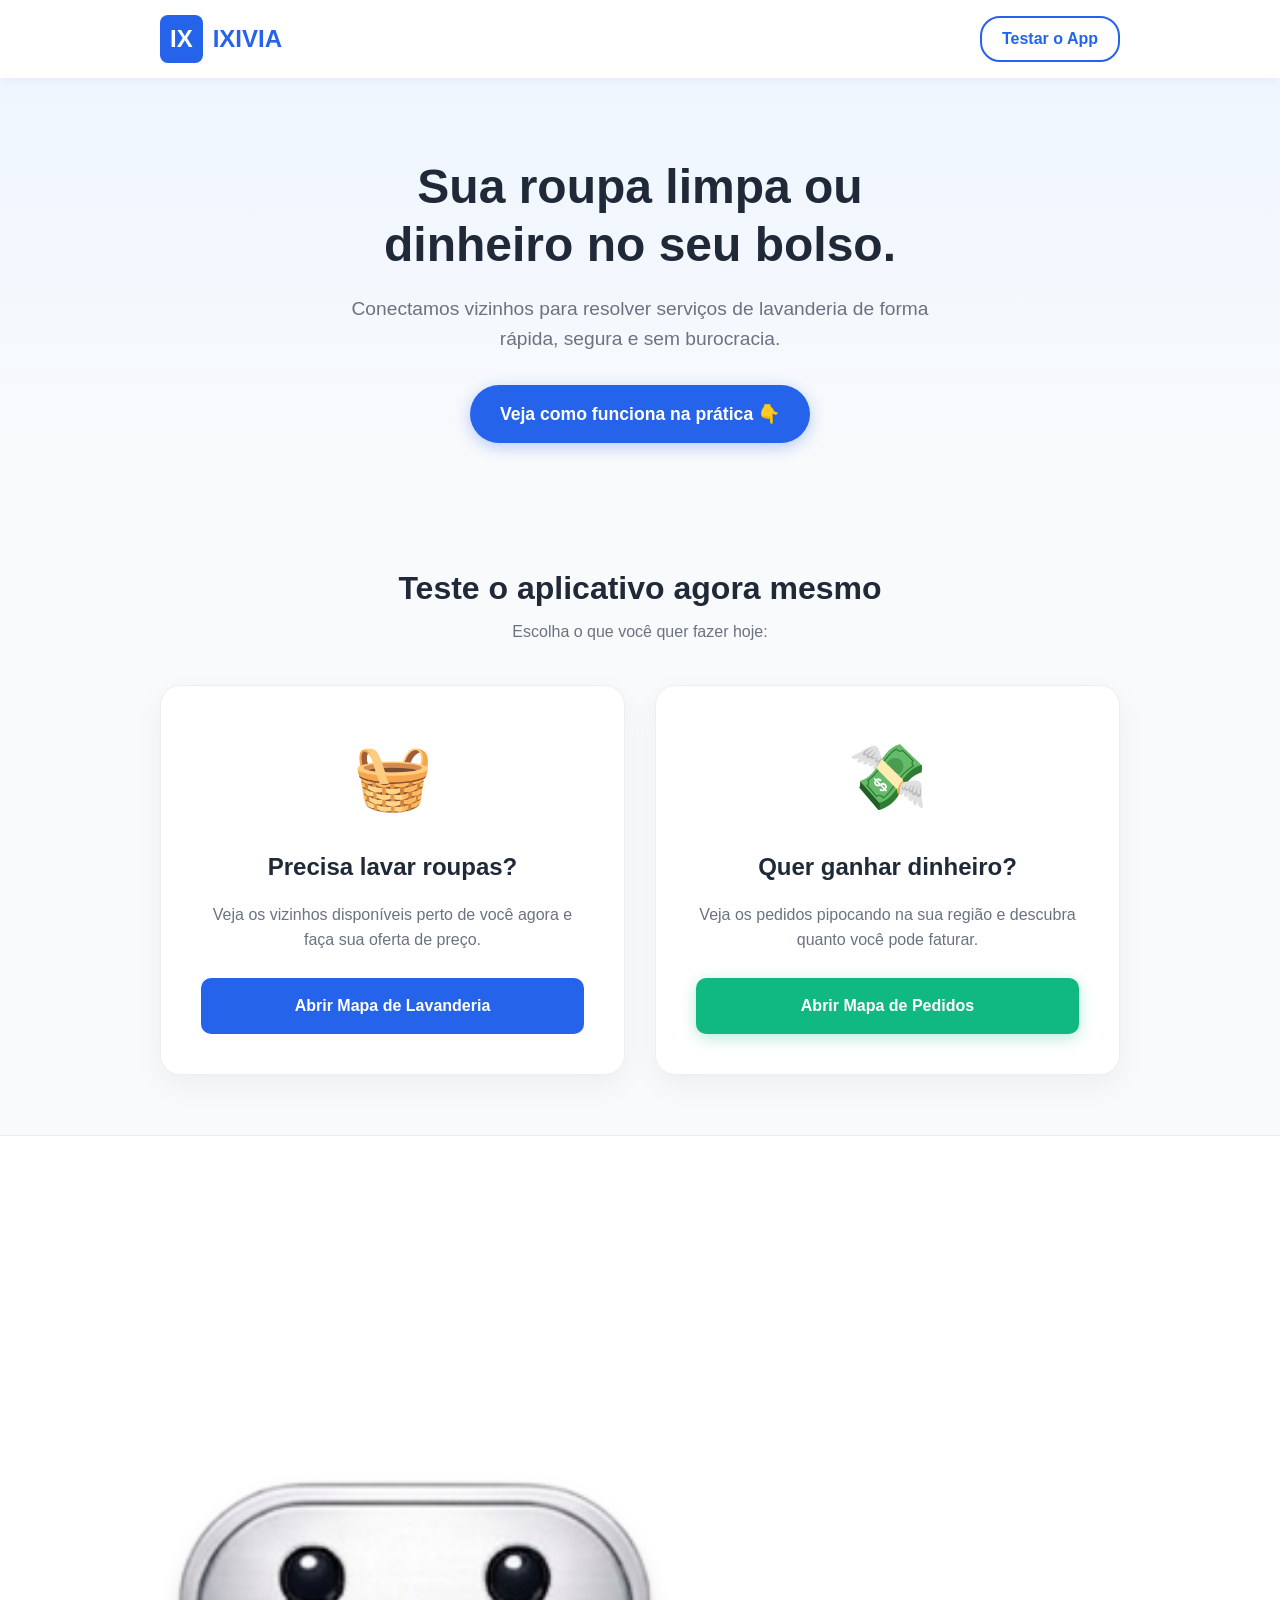
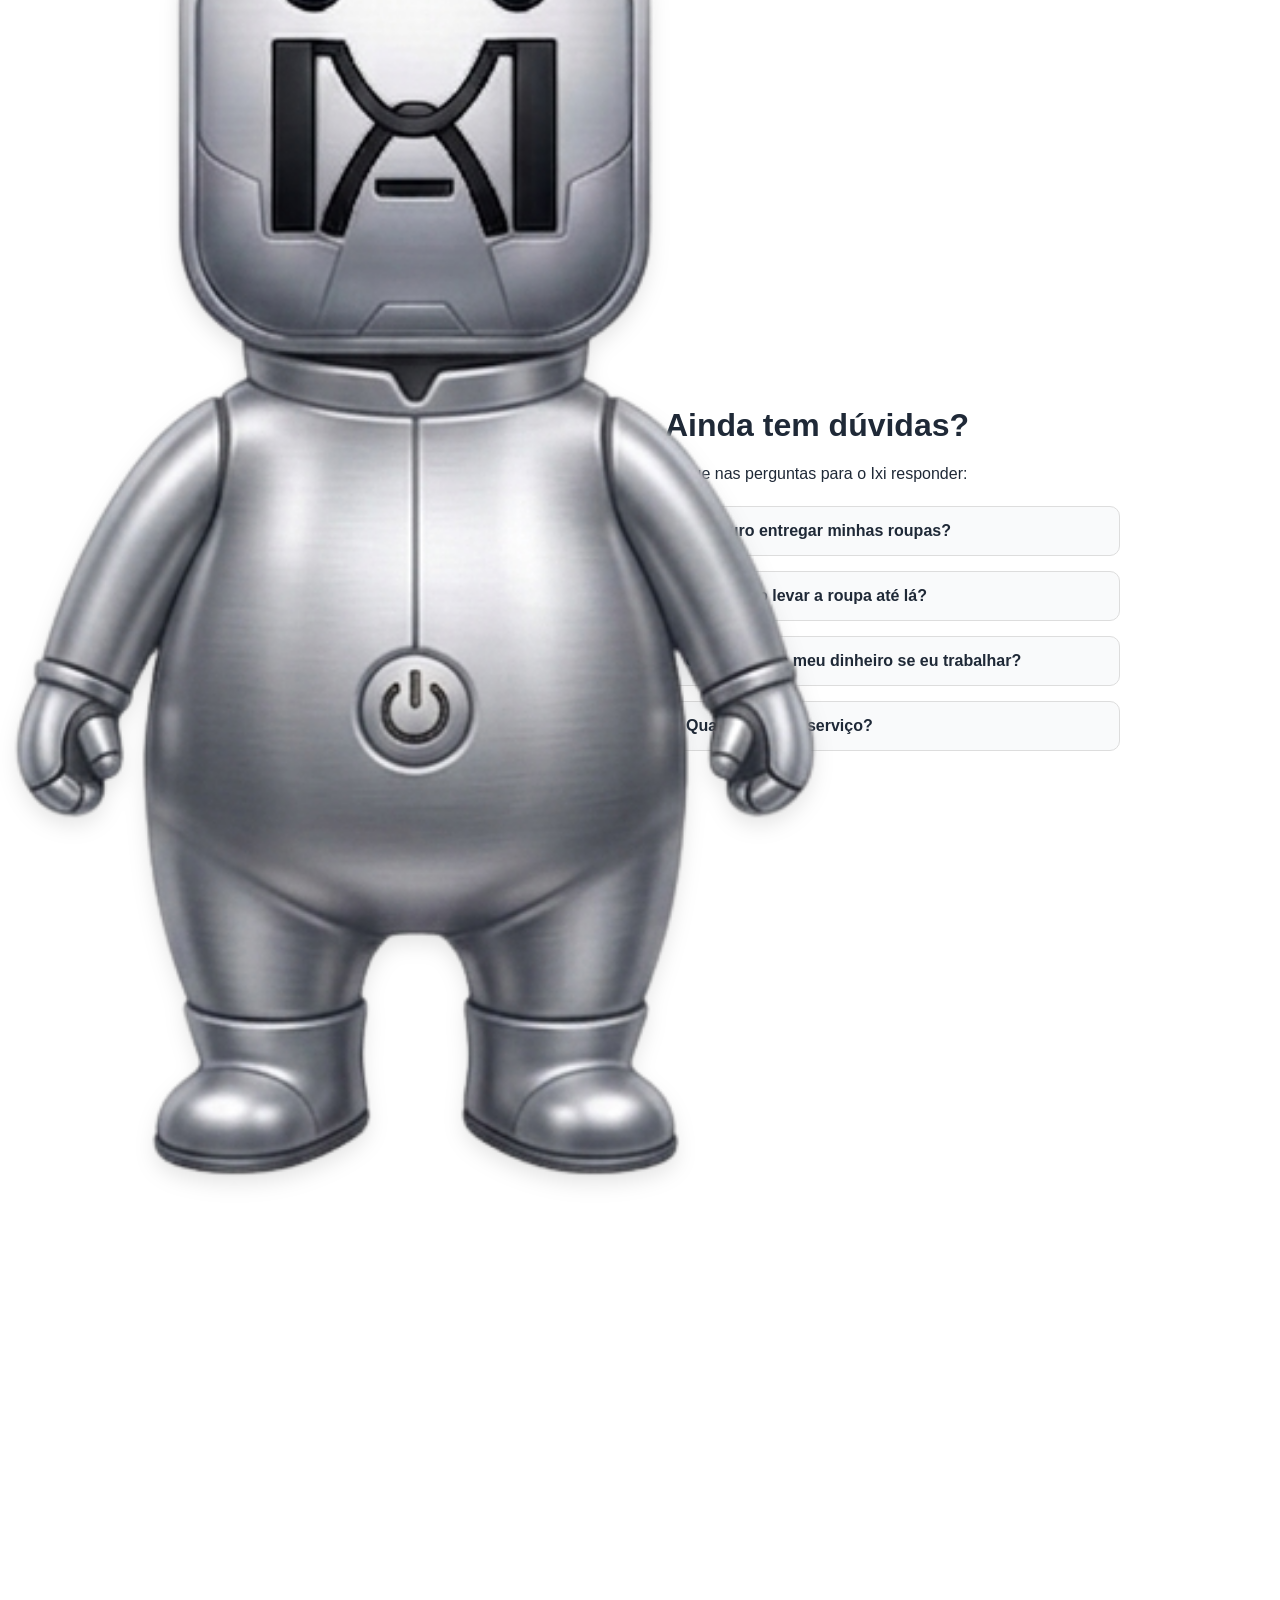
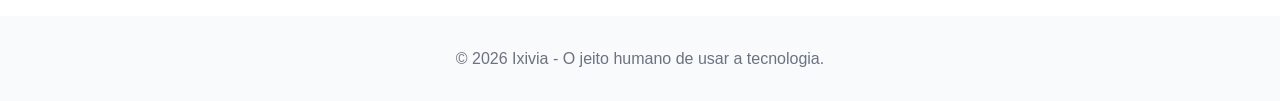
==== commit e7a7d840: "Update index.html" ====
--- a/index.html
+++ b/index.html
@@ -59,7 +59,7 @@
         <div class="container faq-container">
             <div class="mascote-area">
                 <!-- Substitua por uma imagem PNG legal de um mascote/robô amigável -->
-                <div class="mascote-img">🤖</div> 
+                <img src="Mascote.png" alt="Mascote Ixivia" class="mascote-img"> 
                 <div id="balao-resposta" class="balao-fala hidden">
                     <!-- O texto vai aparecer aqui via JavaScript -->
                 </div>
--- a/style.css
+++ b/style.css
@@ -0,0 +1,280 @@
+/* Variáveis de Cores (Estilo Apps de Confiança) */
+:root {
+    --azul-principal: #2563eb;
+    --azul-escuro: #1e40af;
+    --verde-dinheiro: #10b981;
+    --verde-escuro: #059669;
+    --texto-escuro: #1f2937;
+    --texto-cinza: #6b7280;
+    --fundo-claro: #f9fafb;
+    --branco: #ffffff;
+}
+
+* {
+    margin: 0;
+    padding: 0;
+    box-sizing: border-box;
+    font-family: 'Segoe UI', Roboto, Helvetica, Arial, sans-serif;
+}
+
+body {
+    background-color: var(--fundo-claro);
+    color: var(--texto-escuro);
+    line-height: 1.6;
+}
+
+.container {
+    max-width: 1000px;
+    margin: 0 auto;
+    padding: 0 20px;
+}
+
+/* Header */
+header {
+    background-color: var(--branco);
+    padding: 15px 0;
+    box-shadow: 0 2px 10px rgba(0,0,0,0.05);
+    position: sticky;
+    top: 0;
+    z-index: 100;
+}
+
+.header-flex {
+    display: flex;
+    justify-content: space-between;
+    align-items: center;
+}
+
+.logo {
+    font-size: 1.5rem;
+    font-weight: 800;
+    color: var(--azul-principal);
+    display: flex;
+    align-items: center;
+    gap: 10px;
+}
+
+.logo-icon {
+    background: var(--azul-principal);
+    color: var(--branco);
+    padding: 5px 10px;
+    border-radius: 8px;
+}
+
+.btn-outline {
+    border: 2px solid var(--azul-principal);
+    color: var(--azul-principal);
+    text-decoration: none;
+    padding: 8px 20px;
+    border-radius: 20px;
+    font-weight: bold;
+    transition: 0.3s;
+}
+
+.btn-outline:hover {
+    background: var(--azul-principal);
+    color: var(--branco);
+}
+
+/* Hero */
+.hero {
+    text-align: center;
+    padding: 80px 0 60px;
+    background: linear-gradient(180deg, #eff6ff 0%, var(--fundo-claro) 100%);
+}
+
+.hero h1 {
+    font-size: 3rem;
+    line-height: 1.2;
+    margin-bottom: 20px;
+    color: var(--texto-escuro);
+}
+
+.hero p {
+    font-size: 1.2rem;
+    color: var(--texto-cinza);
+    max-width: 600px;
+    margin: 0 auto 30px;
+}
+
+.btn-main {
+    background: var(--azul-principal);
+    color: var(--branco);
+    padding: 15px 30px;
+    text-decoration: none;
+    font-size: 1.1rem;
+    font-weight: bold;
+    border-radius: 30px;
+    display: inline-block;
+    box-shadow: 0 4px 15px rgba(37, 99, 235, 0.3);
+    transition: 0.3s;
+}
+
+.btn-main:hover {
+    transform: translateY(-3px);
+    background: var(--azul-escuro);
+}
+
+/* Simuladores */
+.simuladores-section {
+    padding: 60px 0;
+}
+
+.section-title {
+    text-align: center;
+    font-size: 2rem;
+    margin-bottom: 5px;
+}
+
+.section-subtitle {
+    text-align: center;
+    color: var(--texto-cinza);
+    margin-bottom: 40px;
+}
+
+.grid-2 {
+    display: grid;
+    grid-template-columns: repeat(auto-fit, minmax(300px, 1fr));
+    gap: 30px;
+}
+
+.card {
+    background: var(--branco);
+    padding: 40px;
+    border-radius: 20px;
+    text-align: center;
+    box-shadow: 0 10px 30px rgba(0,0,0,0.05);
+    border: 1px solid #eee;
+    transition: 0.3s;
+}
+
+.card:hover {
+    transform: translateY(-5px);
+    box-shadow: 0 15px 35px rgba(0,0,0,0.1);
+}
+
+.card .icon {
+    font-size: 4rem;
+    margin-bottom: 20px;
+}
+
+.card h3 {
+    font-size: 1.5rem;
+    margin-bottom: 15px;
+}
+
+.card p {
+    color: var(--texto-cinza);
+    margin-bottom: 25px;
+}
+
+.btn-action {
+    display: block;
+    background: var(--azul-principal);
+    color: var(--branco);
+    text-decoration: none;
+    padding: 15px;
+    border-radius: 10px;
+    font-weight: bold;
+    transition: 0.3s;
+}
+
+.btn-action:hover { background: var(--azul-escuro); }
+
+.btn-green {
+    background: var(--verde-dinheiro);
+    box-shadow: 0 4px 15px rgba(16, 185, 129, 0.3);
+}
+.btn-green:hover { background: var(--verde-escuro); }
+
+/* FAQ e Mascote */
+.faq-section {
+    padding: 80px 0;
+    background: var(--branco);
+    border-top: 1px solid #eee;
+}
+
+.faq-container {
+    display: flex;
+    align-items: center;
+    gap: 50px;
+    flex-wrap: wrap;
+}
+
+.mascote-area {
+    flex: 1;
+    min-width: 300px;
+    position: relative;
+    display: flex;
+    flex-direction: column;
+    align-items: center;
+}
+
+.mascote-img {
+    font-size: 8rem; /* Placeholder. Troque por uma imagem depois */
+    filter: drop-shadow(0 10px 10px rgba(0,0,0,0.1));
+}
+
+.balao-fala {
+    background: var(--azul-principal);
+    color: var(--branco);
+    padding: 20px;
+    border-radius: 20px;
+    border-bottom-left-radius: 0;
+    margin-top: -20px;
+    box-shadow: 0 10px 20px rgba(37, 99, 235, 0.2);
+    position: relative;
+    animation: aparecer 0.3s ease-out forwards;
+}
+
+.balao-fala.hidden {
+    display: none;
+}
+
+@keyframes aparecer {
+    from { opacity: 0; transform: translateY(10px); }
+    to { opacity: 1; transform: translateY(0); }
+}
+
+.perguntas-area {
+    flex: 1;
+    min-width: 300px;
+}
+
+.perguntas-area h2 {
+    font-size: 2rem;
+    margin-bottom: 10px;
+}
+
+.botoes-pergunta {
+    display: flex;
+    flex-direction: column;
+    gap: 15px;
+    margin-top: 20px;
+}
+
+.btn-faq {
+    background: var(--fundo-claro);
+    border: 1px solid #ddd;
+    padding: 15px 20px;
+    text-align: left;
+    border-radius: 10px;
+    font-size: 1rem;
+    font-weight: 600;
+    color: var(--texto-escuro);
+    cursor: pointer;
+    transition: 0.2s;
+}
+
+.btn-faq:hover {
+    background: #eff6ff;
+    border-color: var(--azul-principal);
+    color: var(--azul-principal);
+}
+
+/* Rodapé */
+footer {
+    text-align: center;
+    padding: 30px;
+    color: var(--texto-cinza);
+}
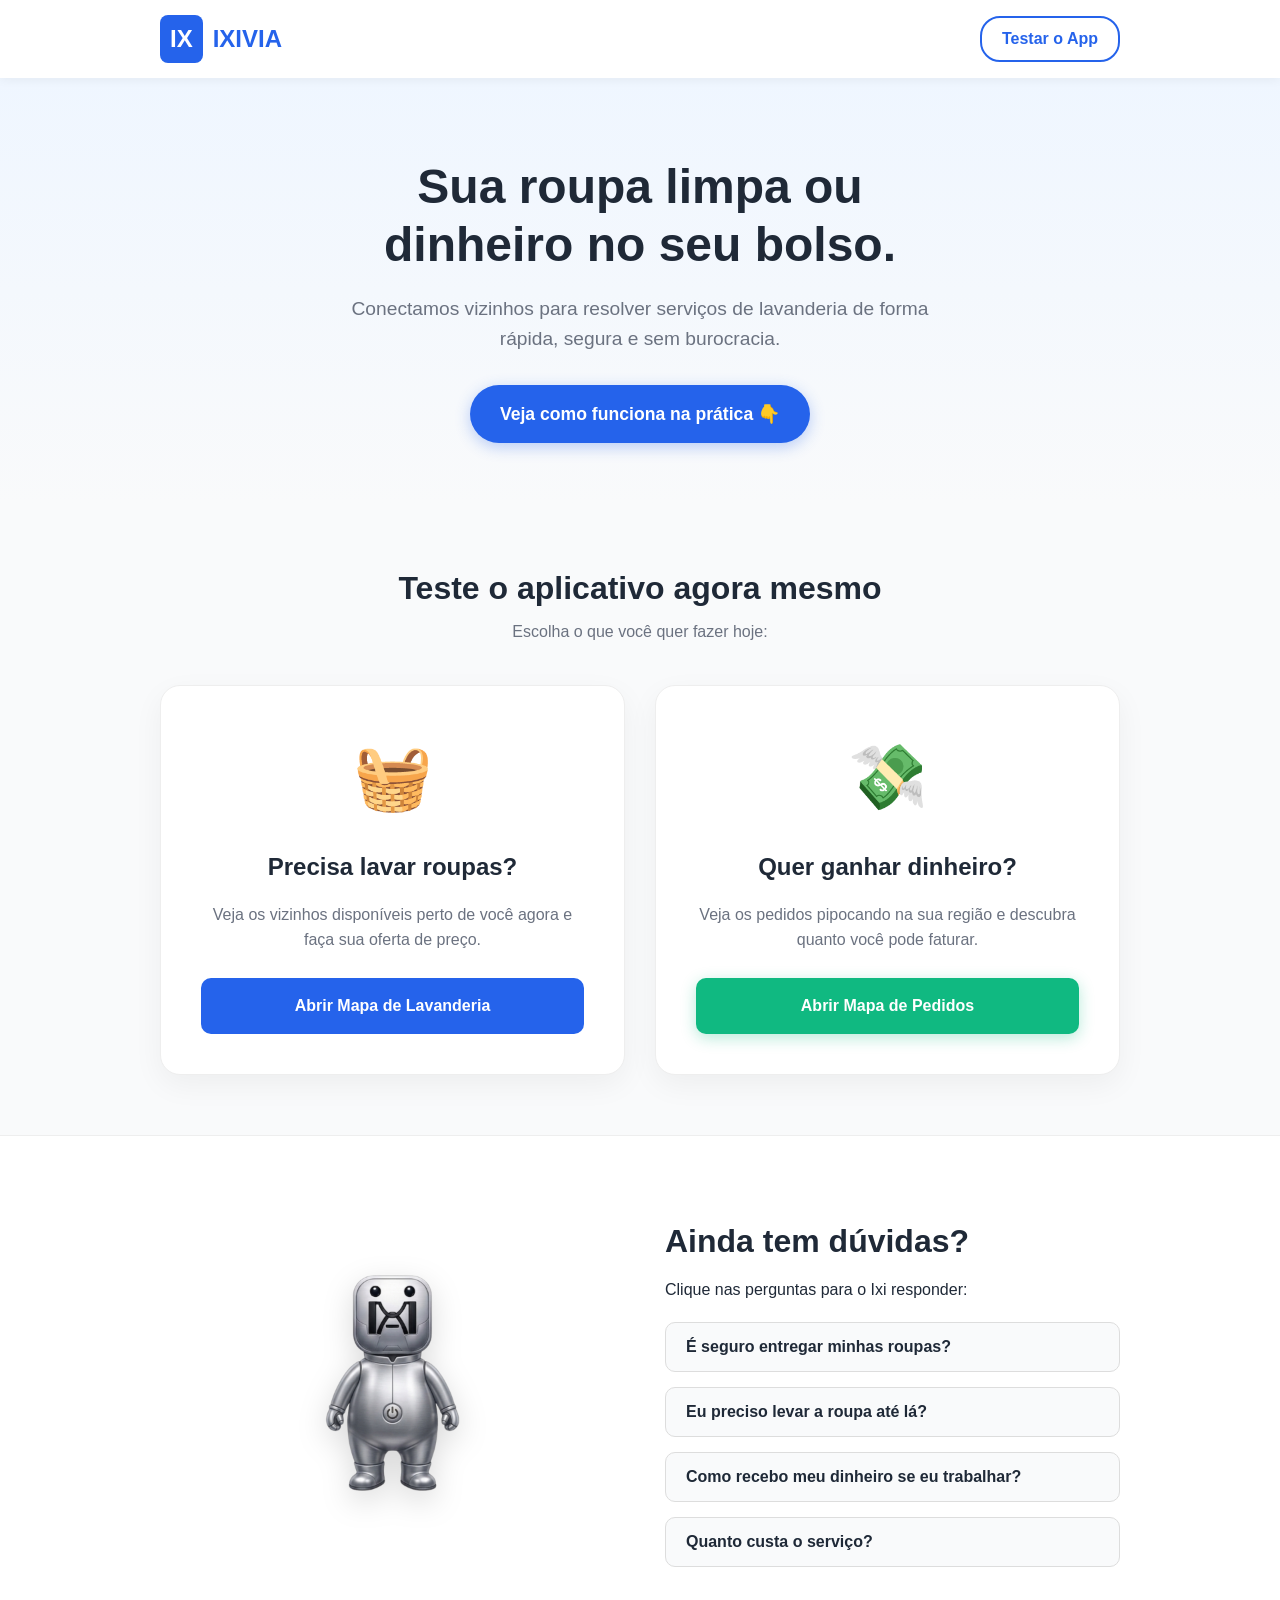
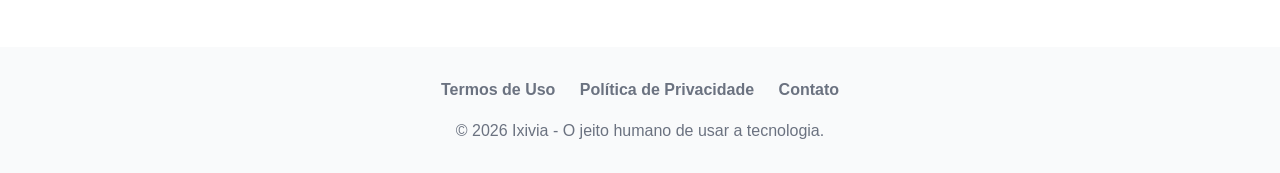
==== commit 74da6c6d: "Update index.html" ====
--- a/index.html
+++ b/index.html
@@ -4,6 +4,7 @@
     <meta charset="UTF-8">
     <meta name="viewport" content="width=device-width, initial-scale=1.0">
     <title>Ixivia | Lavanderia e Renda Extra</title>
+    <link rel="icon" type="image/png" href="favicon.png">
     <link rel="stylesheet" href="style.css">
 </head>
 <body>
@@ -79,9 +80,14 @@
         </div>
     </section>
 
-    <!-- RODAPÉ -->
+<!-- RODAPÉ -->
     <footer>
         <div class="container">
+            <div style="margin-bottom: 15px;">
+                <a href="legal.html#termos" style="color: var(--texto-cinza); text-decoration: none; margin: 0 10px; font-weight: 600;">Termos de Uso</a>
+                <a href="legal.html#privacidade" style="color: var(--texto-cinza); text-decoration: none; margin: 0 10px; font-weight: 600;">Política de Privacidade</a>
+                <a href="mailto:suporte@ixivia.com" style="color: var(--texto-cinza); text-decoration: none; margin: 0 10px; font-weight: 600;">Contato</a>
+            </div>
             <p>&copy; 2026 Ixivia - O jeito humano de usar a tecnologia.</p>
         </div>
     </footer>
--- a/style.css
+++ b/style.css
@@ -211,20 +211,33 @@
 }
 
 .mascote-img {
-    font-size: 8rem; /* Placeholder. Troque por uma imagem depois */
-    filter: drop-shadow(0 10px 10px rgba(0,0,0,0.1));
-}
-
+    max-width: 180px; /* Controla a largura para não ficar gigante */
+    height: auto;
+    display: block;
+    margin: 0 auto;
+    filter: drop-shadow(0 10px 15px rgba(0,0,0,0.15));
+}
+
+/* Ajuste no balão para combinar com o corpo inteiro */
 .balao-fala {
     background: var(--azul-principal);
     color: var(--branco);
     padding: 20px;
     border-radius: 20px;
-    border-bottom-left-radius: 0;
-    margin-top: -20px;
+    border-top-left-radius: 0; /* Faz a ponta do balão apontar para cima/lado */
+    margin-top: 15px;
     box-shadow: 0 10px 20px rgba(37, 99, 235, 0.2);
     position: relative;
     animation: aparecer 0.3s ease-out forwards;
+}
+
+/* Nova classe para o botão do iOS "Em breve" */
+.btn-disabled {
+    background: #d1d5db !important;
+    color: #6b7280 !important;
+    cursor: not-allowed;
+    pointer-events: none; /* Impede o clique */
+    box-shadow: none !important;
 }
 
 .balao-fala.hidden {
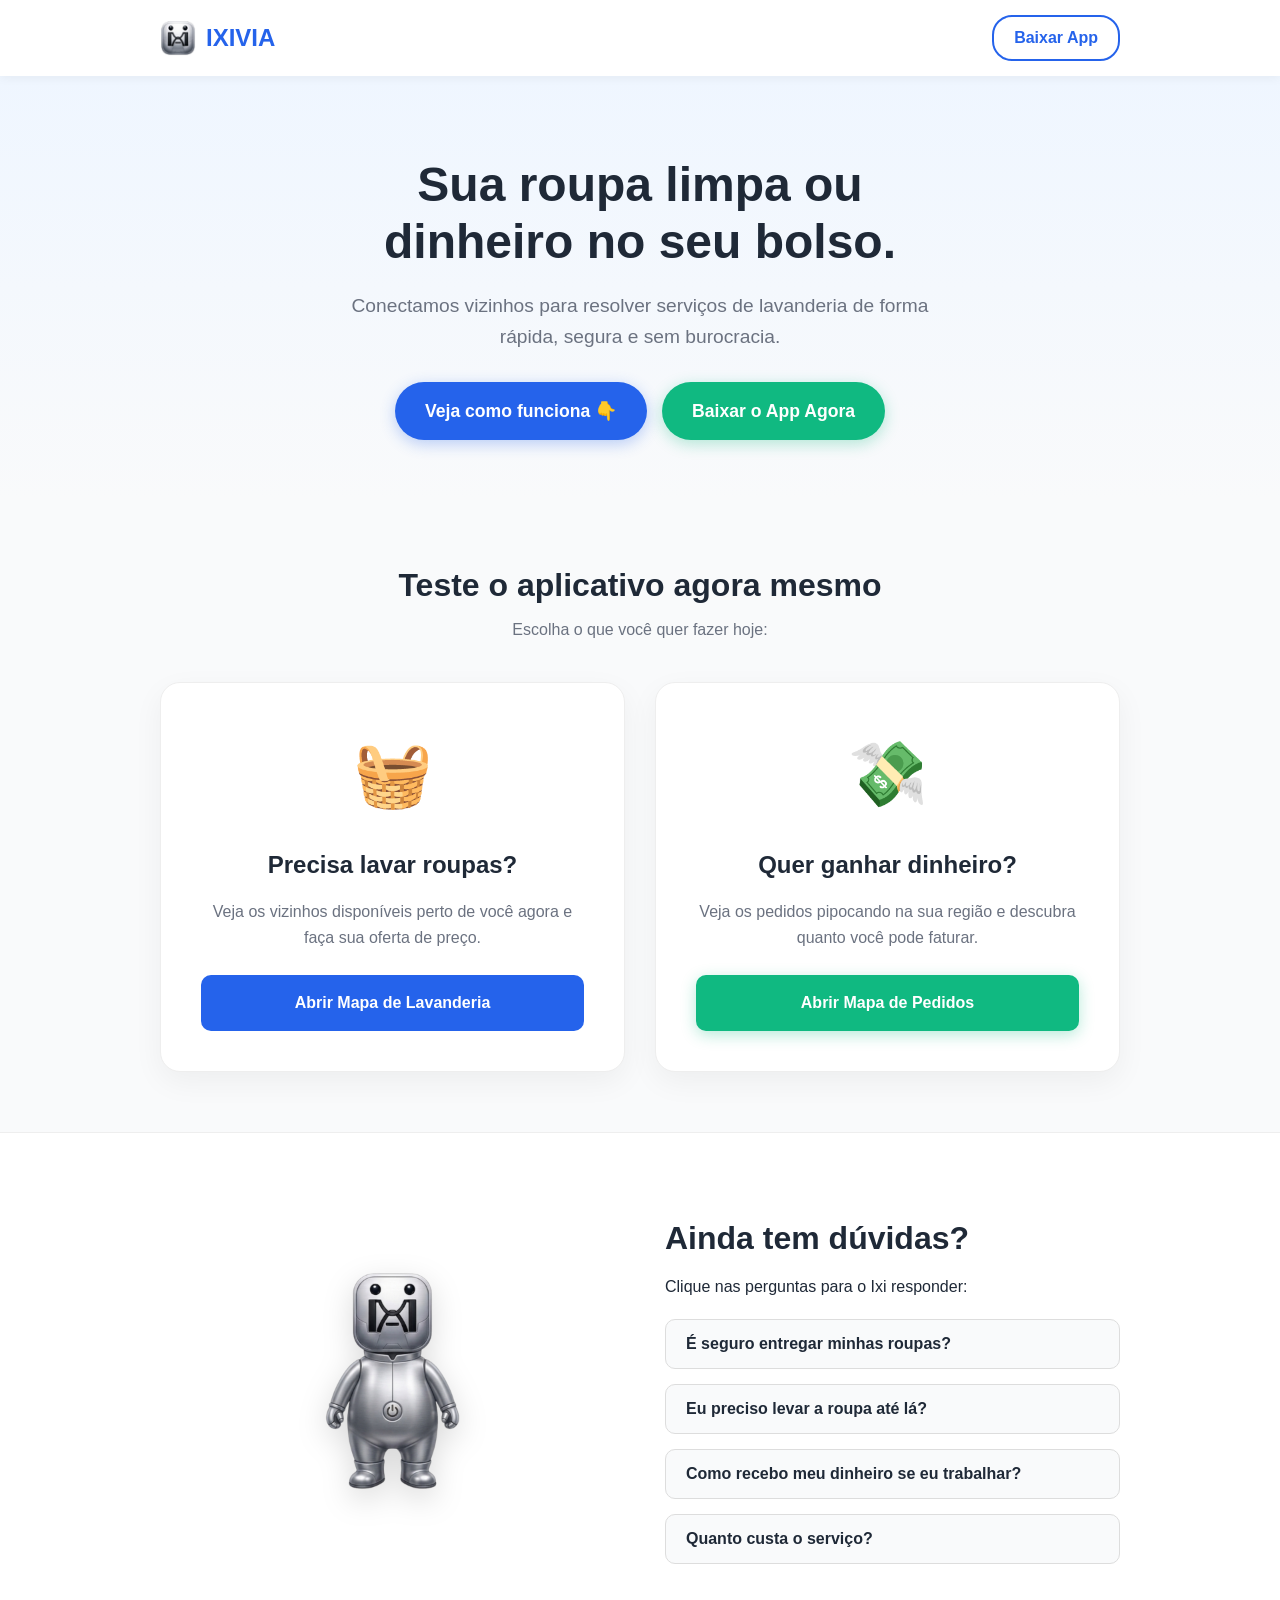
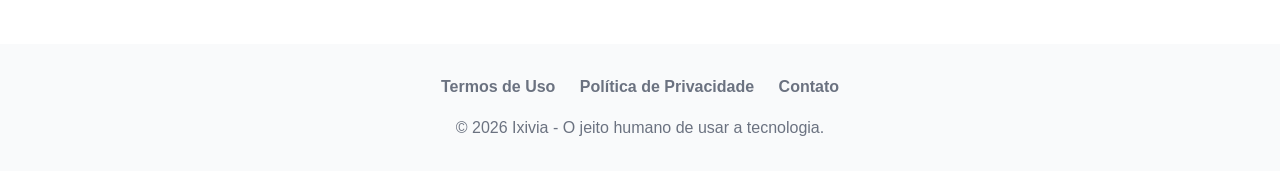
==== commit 8e296227: "Update index.html" ====
--- a/index.html
+++ b/index.html
@@ -9,14 +9,16 @@
 </head>
 <body>
 
-    <!-- CABEÇALHO -->
+<!-- CABEÇALHO -->
     <header>
         <div class="container header-flex">
             <div class="logo">
-                <span class="logo-icon">IX</span>
+                <!-- Trocamos o quadrado "IX" pelo seu ícone oficial -->
+                <img src="favicon.png" alt="Ícone Ixivia" style="width: 36px; height: 36px; border-radius: 8px;">
                 IXIVIA
             </div>
-            <a href="#simuladores" class="btn-outline">Testar o App</a>
+            <!-- Botão do topo também apontando para o download -->
+            <a href="download.html" class="btn-outline">Baixar App</a>
         </div>
     </header>
 
@@ -25,7 +27,13 @@
         <div class="container">
             <h1>Sua roupa limpa ou<br>dinheiro no seu bolso.</h1>
             <p>Conectamos vizinhos para resolver serviços de lavanderia de forma rápida, segura e sem burocracia.</p>
-            <a href="#simuladores" class="btn-main">Veja como funciona na prática 👇</a>
+            
+            <!-- Agrupamos os botões para ficarem lado a lado no PC ou um em cima do outro no celular -->
+            <div style="display: flex; gap: 15px; justify-content: center; flex-wrap: wrap; margin-top: 20px;">
+                <a href="#simuladores" class="btn-main">Veja como funciona 👇</a>
+                <!-- Novo botão para os "Zés do download" -->
+                <a href="download.html" class="btn-main btn-green">Baixar o App Agora</a>
+            </div>
         </div>
     </section>
 
